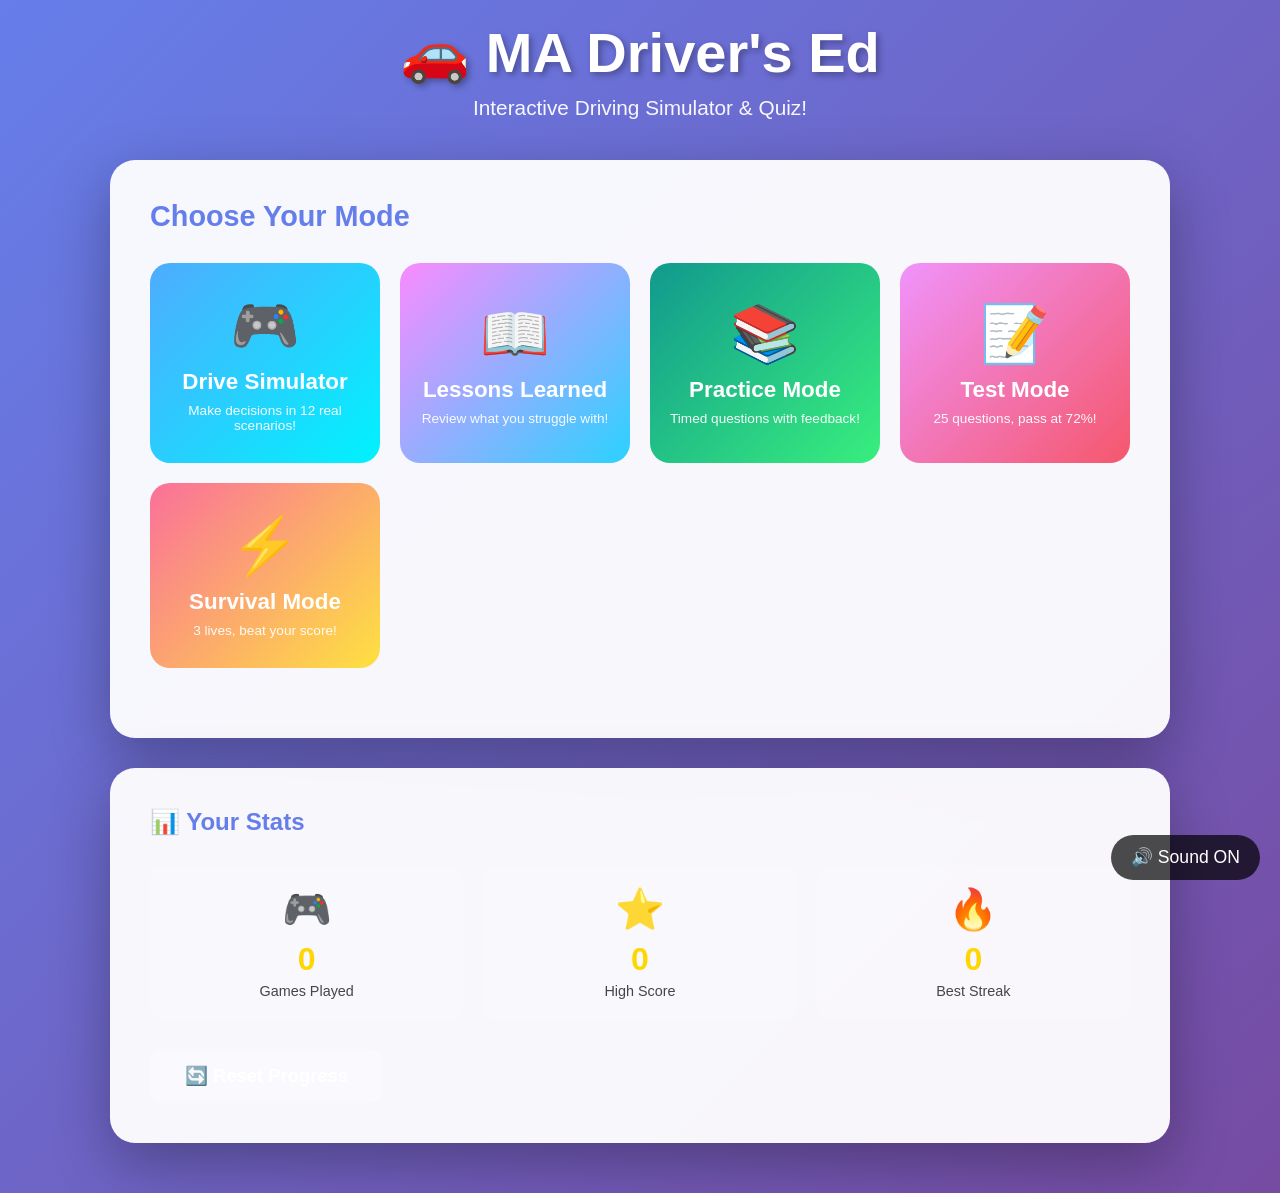
==== final-game.html @ 5d623646 "Fix THREE critical issues and create final polished version 🎮 FIX #1: SIMULATOR VISUALS NOW MATCH QU" ====
<!DOCTYPE html>
<html>
<head>
<meta charset="UTF-8">
<title>🚗 MA Driver's Ed - Complete Interactive Experience</title>
<style>
* { margin: 0; padding: 0; box-sizing: border-box; }
body {
    font-family: 'Segoe UI', Tahoma, Geneva, Verdana, sans-serif;
    background: linear-gradient(135deg, #667eea 0%, #764ba2 100%);
    min-height: 100vh;
    color: #fff;
}
.screen { display: none; animation: fadeIn 0.4s; }
.screen.active { display: block; }
@keyframes fadeIn { from { opacity: 0; } to { opacity: 1; } }
.container { max-width: 1100px; margin: 0 auto; padding: 20px; }
.header { text-align: center; margin-bottom: 40px; }
.title {
    font-size: 3.5rem;
    font-weight: bold;
    text-shadow: 3px 3px 6px rgba(0,0,0,0.3);
    margin-bottom: 10px;
}
.subtitle { font-size: 1.3rem; opacity: 0.95; }
.card {
    background: rgba(255,255,255,0.95);
    border-radius: 25px;
    padding: 40px;
    box-shadow: 0 20px 60px rgba(0,0,0,0.3);
    margin-bottom: 30px;
    color: #333;
}
.mode-grid {
    display: grid;
    grid-template-columns: repeat(auto-fit, minmax(220px, 1fr));
    gap: 20px;
    margin: 30px 0;
}
.mode-card {
    background: linear-gradient(135deg, #667eea, #764ba2);
    border: none;
    border-radius: 20px;
    padding: 30px 20px;
    color: #fff;
    cursor: pointer;
    transition: all 0.3s;
    text-align: center;
}
.mode-card:hover { transform: translateY(-10px) scale(1.03); box-shadow: 0 20px 50px rgba(0,0,0,0.4); }
.mode-card.practice { background: linear-gradient(135deg, #11998e, #38ef7d); }
.mode-card.test { background: linear-gradient(135deg, #f093fb, #f5576c); }
.mode-card.survival { background: linear-gradient(135deg, #fa709a, #fee140); }
.mode-card.simulator { background: linear-gradient(135deg, #4facfe, #00f2fe); position: relative; }
.mode-card.lessons { background: linear-gradient(135deg, #fa8bff, #2bd2ff); }
.mode-icon { font-size: 3.5rem; margin-bottom: 10px; }
.mode-card h3 { font-size: 1.4rem; margin-bottom: 8px; }
.mode-card p { font-size: 0.85rem; opacity: 0.95; }
#simulatorCanvas {
    width: 100%;
    max-width: 800px;
    height: 400px;
    background: #87CEEB;
    border-radius: 15px;
    display: block;
    margin: 20px auto;
    border: 5px solid #fff;
}
.timer-bar-container {
    width: 100%;
    height: 8px;
    background: rgba(255,255,255,0.3);
    border-radius: 10px;
    overflow: hidden;
    margin-bottom: 15px;
}
.timer-bar {
    height: 100%;
    background: linear-gradient(90deg, #38ef7d, #f5576c);
    transition: width 0.1s linear;
}
.timer-bar.warning {
    background: linear-gradient(90deg, #ff6b6b, #ee5a24);
    animation: pulse 0.5s infinite;
}
@keyframes pulse { 0%, 100% { opacity: 1; } 50% { opacity: 0.7; } }
.timer-text {
    text-align: center;
    font-size: 1.2rem;
    font-weight: bold;
    margin-bottom: 10px;
}
.question-card {
    background: #fff;
    border-radius: 20px;
    padding: 40px;
    color: #333;
    box-shadow: 0 15px 40px rgba(0,0,0,0.2);
}
.question-text {
    font-size: 1.7rem;
    line-height: 1.6;
    margin-bottom: 30px;
    font-weight: 600;
}
.answers-container {
    display: grid;
    gap: 12px;
    margin-bottom: 20px;
}
.answer-option {
    background: #f5f7fa;
    border: 3px solid #e1e8ed;
    border-radius: 12px;
    padding: 18px 22px;
    font-size: 1.1rem;
    cursor: pointer;
    transition: all 0.3s;
    text-align: left;
}
.answer-option:hover:not(:disabled) {
    background: #667eea;
    color: #fff;
    transform: translateX(8px);
}
.answer-option.correct {
    background: #38ef7d;
    border-color: #38ef7d;
    color: #fff;
    animation: correctPulse 0.6s;
}
.answer-option.incorrect {
    background: #f5576c;
    border-color: #f5576c;
    color: #fff;
    animation: shake 0.5s;
}
@keyframes correctPulse {
    0%, 100% { transform: scale(1); }
    50% { transform: scale(1.05); }
}
@keyframes shake {
    0%, 100% { transform: translateX(0); }
    25% { transform: translateX(-10px); }
    75% { transform: translateX(10px); }
}
.explanation-box {
    background: #f0f4ff;
    border-left: 5px solid #667eea;
    border-radius: 10px;
    padding: 20px;
    margin: 20px 0;
    display: none;
}
.explanation-box.show { display: block; }
.explanation-title {
    font-size: 1.3rem;
    font-weight: bold;
    margin-bottom: 10px;
}
.explanation-title.correct { color: #38ef7d; }
.explanation-title.incorrect { color: #f5576c; }
.btn {
    padding: 16px 35px;
    border: none;
    border-radius: 12px;
    font-size: 1.15rem;
    font-weight: bold;
    cursor: pointer;
    transition: all 0.3s;
}
.btn-primary {
    background: linear-gradient(135deg, #667eea, #764ba2);
    color: #fff;
    width: 100%;
}
.btn-primary:hover { transform: translateY(-3px); }
.btn-secondary {
    background: rgba(255,255,255,0.2);
    color: #fff;
}
.btn-secondary:hover { background: rgba(255,255,255,0.3); }
.hide { display: none !important; }
.lessons-container {
    max-height: 500px;
    overflow-y: auto;
}
.lesson-item {
    background: rgba(255,255,255,0.1);
    padding: 20px;
    border-radius: 12px;
    margin-bottom: 15px;
    border-left: 5px solid #f5576c;
}
.lesson-item.priority-high { border-left-color: #ff4444; background: rgba(255,68,68,0.15); }
.lesson-item.priority-medium { border-left-color: #ffa500; background: rgba(255,165,0,0.1); }
.lesson-item.priority-low { border-left-color: #4facfe; }
.lesson-text { font-size: 1.05rem; line-height: 1.6; margin-bottom: 10px; }
.lesson-priority {
    display: inline-block;
    padding: 4px 12px;
    border-radius: 12px;
    font-size: 0.85rem;
    font-weight: bold;
    margin-bottom: 8px;
}
.lesson-priority.high { background: #ff4444; color: white; }
.lesson-priority.medium { background: #ffa500; color: white; }
.lesson-priority.low { background: #4facfe; color: white; }
.audio-toggle {
    position: fixed;
    bottom: 20px;
    right: 20px;
    background: rgba(0,0,0,0.7);
    padding: 12px 20px;
    border-radius: 25px;
    cursor: pointer;
    z-index: 10000;
    color: white;
    font-size: 1.1rem;
}
.audio-toggle:hover { background: rgba(0,0,0,0.85); }
.stats-grid {
    display: grid;
    grid-template-columns: repeat(auto-fit, minmax(150px, 1fr));
    gap: 20px;
    margin: 30px 0;
}
.stat-card {
    background: rgba(255,255,255,0.15);
    padding: 20px;
    border-radius: 12px;
    text-align: center;
}
.stat-card-icon { font-size: 2.5rem; margin-bottom: 8px; }
.stat-card-value { font-size: 2rem; font-weight: bold; color: #ffd700; }
.stat-card-label { font-size: 0.9rem; opacity: 0.9; margin-top: 5px; }
.scenario-info {
    text-align: center;
    font-size: 1.1rem;
    margin-bottom: 15px;
    color: #fff;
    font-weight: bold;
}
@media (max-width: 768px) {
    .title { font-size: 2.5rem; }
    .question-text { font-size: 1.3rem; }
    .mode-grid { grid-template-columns: 1fr; }
    #simulatorCanvas { height: 300px; }
}
</style>
</head>
<body>

<!-- Audio Toggle -->
<div class="audio-toggle" onclick="toggleAudio()" id="audioToggle">
    <span id="audioIcon">🔊</span> <span id="audioText">Sound ON</span>
</div>

<!-- Menu Screen -->
<div id="menuScreen" class="screen active">
    <div class="container">
        <div class="header">
            <div class="title">🚗 MA Driver's Ed</div>
            <div class="subtitle">Interactive Driving Simulator & Quiz!</div>
        </div>
        <div class="card">
            <h2 style="font-size: 1.8rem; margin-bottom: 25px; color: #667eea;">Choose Your Mode</h2>
            <div class="mode-grid">
                <button class="mode-card simulator" onclick="startSimulator()">
                    <div class="mode-icon">🎮</div>
                    <h3>Drive Simulator</h3>
                    <p>Make decisions in 12 real scenarios!</p>
                </button>
                <button class="mode-card lessons" onclick="showLessonsLearned()">
                    <div class="mode-icon">📖</div>
                    <h3>Lessons Learned</h3>
                    <p>Review what you struggle with!</p>
                </button>
                <button class="mode-card practice" onclick="startGame('practice')">
                    <div class="mode-icon">📚</div>
                    <h3>Practice Mode</h3>
                    <p>Timed questions with feedback!</p>
                </button>
                <button class="mode-card test" onclick="startGame('test')">
                    <div class="mode-icon">📝</div>
                    <h3>Test Mode</h3>
                    <p>25 questions, pass at 72%!</p>
                </button>
                <button class="mode-card survival" onclick="startGame('survival')">
                    <div class="mode-icon">⚡</div>
                    <h3>Survival Mode</h3>
                    <p>3 lives, beat your score!</p>
                </button>
            </div>
        </div>
        <div class="card">
            <h3 style="font-size: 1.5rem; margin-bottom: 20px; color: #667eea;">📊 Your Stats</h3>
            <div class="stats-grid">
                <div class="stat-card">
                    <div class="stat-card-icon">🎮</div>
                    <div class="stat-card-value" id="gamesPlayed">0</div>
                    <div class="stat-card-label">Games Played</div>
                </div>
                <div class="stat-card">
                    <div class="stat-card-icon">⭐</div>
                    <div class="stat-card-value" id="highScore">0</div>
                    <div class="stat-card-label">High Score</div>
                </div>
                <div class="stat-card">
                    <div class="stat-card-icon">🔥</div>
                    <div class="stat-card-value" id="bestStreak">0</div>
                    <div class="stat-card-label">Best Streak</div>
                </div>
            </div>
            <button class="btn btn-secondary" onclick="resetProgress()">🔄 Reset Progress</button>
        </div>
    </div>
</div>

<!-- Driving Simulator Screen -->
<div id="simulatorScreen" class="screen">
    <div class="container">
        <div class="header">
            <div class="title">🚗 Driving Simulator</div>
            <div class="subtitle">Score: <span id="simScore">0</span> | Streak: <span id="simStreak">0</span></div>
        </div>
        <div class="card">
            <div class="scenario-info">Scenario <span id="simScenarioNum">1</span> of 12</div>
            <div class="timer-text">Time: <span id="simTimeDisplay">15</span>s</div>
            <div class="timer-bar-container">
                <div class="timer-bar" id="simTimerBar" style="width: 100%"></div>
            </div>
            <canvas id="simulatorCanvas" width="800" height="400"></canvas>
            <div class="question-card">
                <div class="question-text" id="simQuestionText">Get ready to drive...</div>
                <div class="answers-container" id="simAnswersContainer"></div>
            </div>
            <button class="btn btn-secondary" onclick="showScreen('menu')" style="margin-top: 20px;">← Back to Home</button>
        </div>
    </div>
</div>

<!-- Lessons Learned Screen -->
<div id="lessonsScreen" class="screen">
    <div class="container">
        <div class="header">
            <div class="title">📖 Lessons Learned</div>
            <div class="subtitle">Focus on what you struggle with</div>
        </div>
        <div class="card">
            <div class="lessons-container" id="lessonsContainer">
                <p style="text-align: center; opacity: 0.7;">No lessons yet. Start playing!</p>
            </div>
            <button class="btn btn-secondary" onclick="showScreen('menu')" style="margin-top: 20px;">← Back to Home</button>
        </div>
    </div>
</div>

<!-- Quiz Screen -->
<div id="quizScreen" class="screen">
    <div class="container">
        <div class="header">
            <div class="title" id="quizModeTitle">Practice Mode</div>
            <div class="subtitle">Score: <span id="quizScore">0</span> | Streak: <span id="quizStreak">0</span> | Accuracy: <span id="quizAccuracy">0%</span></div>
        </div>
        <div class="card">
            <div class="timer-text">Time: <span id="quizTimeDisplay">15</span>s</div>
            <div class="timer-bar-container">
                <div class="timer-bar" id="quizTimerBar" style="width: 100%"></div>
            </div>
            <div class="question-card">
                <div class="question-text" id="quizQuestionText">Loading...</div>
                <div class="answers-container" id="quizAnswersContainer"></div>
                <div class="explanation-box" id="quizExplanationBox">
                    <div class="explanation-title" id="quizExplanationTitle"></div>
                    <div id="quizExplanationText"></div>
                </div>
                <button class="btn btn-primary hide" id="quizNextBtn" onclick="nextQuizQuestion()">Next Question →</button>
            </div>
            <button class="btn btn-secondary" onclick="showScreen('menu')" style="margin-top: 20px;">← Back to Home</button>
        </div>
    </div>
</div>

<!-- Results Screen -->
<div id="resultsScreen" class="screen">
    <div class="container">
        <div class="header">
            <div class="title">🎉 Complete!</div>
        </div>
        <div class="card">
            <div style="text-align: center;">
                <div style="font-size: 4rem; font-weight: bold; background: linear-gradient(45deg, #667eea, #764ba2); -webkit-background-clip: text; -webkit-text-fill-color: transparent; margin: 20px 0;" id="resultsFinalScore">0</div>
                <div style="font-size: 1.2rem; margin-bottom: 30px; color: #666;">POINTS</div>
                <div class="stats-grid">
                    <div class="stat-card">
                        <div class="stat-card-icon">📊</div>
                        <div class="stat-card-value" id="resultsTotal">0</div>
                        <div class="stat-card-label">Questions</div>
                    </div>
                    <div class="stat-card">
                        <div class="stat-card-icon">✅</div>
                        <div class="stat-card-value" id="resultsCorrect">0</div>
                        <div class="stat-card-label">Correct</div>
                    </div>
                    <div class="stat-card">
                        <div class="stat-card-icon">🎯</div>
                        <div class="stat-card-value" id="resultsAccuracy">0%</div>
                        <div class="stat-card-label">Accuracy</div>
                    </div>
                </div>
                <div style="font-size: 1.5rem; padding: 20px; background: rgba(102,126,234,0.1); border-radius: 12px; margin: 30px 0; color: #333;" id="resultsMessage"></div>
                <button class="btn btn-primary" onclick="showLessonsLearned()" style="margin-bottom: 15px;">📖 Review Lessons</button>
                <button class="btn btn-primary" onclick="showScreen('menu')">Back to Home</button>
            </div>
        </div>
    </div>
</div>

<script>
// ===== AUDIO SYSTEM =====
let audioEnabled = true;
const AudioContext = window.AudioContext || window.webkitAudioContext;
const audioCtx = new (AudioContext || webkitAudioContext)();

function playCorrectSound() {
    if (!audioEnabled) return;
    const osc = audioCtx.createOscillator();
    const gain = audioCtx.createGain();
    osc.connect(gain);
    gain.connect(audioCtx.destination);
    osc.frequency.value = 523.25;
    osc.type = 'sine';
    gain.gain.value = 0.3;
    osc.start();
    gain.gain.exponentialRampToValueAtTime(0.01, audioCtx.currentTime + 0.5);
    osc.stop(audioCtx.currentTime + 0.5);
}

function playWrongSound() {
    if (!audioEnabled) return;
    const osc = audioCtx.createOscillator();
    const gain = audioCtx.createGain();
    osc.connect(gain);
    gain.connect(audioCtx.destination);
    osc.frequency.value = 196;
    osc.type = 'sawtooth';
    gain.gain.value = 0.3;
    osc.start();
    gain.gain.exponentialRampToValueAtTime(0.01, audioCtx.currentTime + 0.3);
    osc.stop(audioCtx.currentTime + 0.3);
}

function toggleAudio() {
    audioEnabled = !audioEnabled;
    document.getElementById('audioIcon').textContent = audioEnabled ? '🔊' : '🔇';
    document.getElementById('audioText').textContent = audioEnabled ? 'Sound ON' : 'Sound OFF';
}

// ===== DRIVING SCENARIOS - Visual matches Question! =====
const SIMULATOR_SCENARIOS = [
    {
        id: "sim_stop",
        question: "You see this red octagonal sign ahead. What must you do?",
        options: ["Slow down and proceed", "Come to a complete stop", "Yield to traffic", "Speed up to clear intersection"],
        correctAnswer: 1,
        explanation: "An octagonal (8-sided) red sign is always a STOP sign. You must come to a complete stop.",
        draw: function(ctx) {
            // Draw stop sign
            ctx.fillStyle = '#FF0000';
            ctx.beginPath();
            const cx = 650, cy = 150;
            for (let i = 0; i < 8; i++) {
                const angle = (i * Math.PI / 4) - Math.PI / 8;
                const x = cx + 40 * Math.cos(angle);
                const y = cy + 40 * Math.sin(angle);
                if (i === 0) ctx.moveTo(x, y);
                else ctx.lineTo(x, y);
            }
            ctx.closePath();
            ctx.fill();
            ctx.strokeStyle = '#FFF';
            ctx.lineWidth = 4;
            ctx.stroke();
            ctx.fillStyle = '#FFF';
            ctx.font = 'bold 24px Arial';
            ctx.textAlign = 'center';
            ctx.fillText('STOP', cx, cy + 8);
            
            // Stop line
            ctx.strokeStyle = '#FFF';
            ctx.lineWidth = 6;
            ctx.beginPath();
            ctx.moveTo(200, 220);
            ctx.lineTo(600, 220);
            ctx.stroke();
        }
    },
    {
        id: "sim_yield",
        question: "You approach this triangular sign. What should you do?",
        options: ["Stop completely", "Slow down and yield to traffic", "Speed up", "Honk horn"],
        correctAnswer: 1,
        explanation: "An upside-down triangle is a YIELD sign. Slow down and give right-of-way to other traffic.",
        draw: function(ctx) {
            // Draw yield sign
            ctx.fillStyle = '#FF0000';
            ctx.strokeStyle = '#FFF';
            ctx.lineWidth = 4;
            ctx.beginPath();
            ctx.moveTo(650, 120);
            ctx.lineTo(610, 180);
            ctx.lineTo(690, 180);
            ctx.closePath();
            ctx.fill();
            ctx.stroke();
            ctx.fillStyle = '#FFF';
            ctx.font = 'bold 18px Arial';
            ctx.textAlign = 'center';
            ctx.fillText('YIELD', 650, 160);
        }
    },
    {
        id: "sim_double_yellow",
        question: "You see double solid yellow lines. Can you cross them to pass?",
        options: ["Yes, if safe", "No, never", "Only in daytime", "Only for slow vehicles"],
        correctAnswer: 1,
        explanation: "Double solid yellow lines mean NO PASSING in either direction.",
        draw: function(ctx) {
            // Draw double yellow line
            ctx.strokeStyle = '#FFD700';
            ctx.lineWidth = 8;
            ctx.beginPath();
            ctx.moveTo(390, 0);
            ctx.lineTo(390, 400);
            ctx.stroke();
            ctx.beginPath();
            ctx.moveTo(410, 0);
            ctx.lineTo(410, 400);
            ctx.stroke();
            
            // Arrow showing you want to pass
            ctx.fillStyle = '#FF6B6B';
            ctx.beginPath();
            ctx.moveTo(350, 200);
            ctx.lineTo(370, 190);
            ctx.lineTo(370, 210);
            ctx.closePath();
            ctx.fill();
        }
    },
    {
        id: "sim_fire_hydrant",
        question: "You want to park here. The fire hydrant is 8 feet away. Can you park?",
        options: ["Yes, it's fine", "No, must be 10+ feet away", "Yes, if under 5 minutes", "Only at night"],
        correctAnswer: 1,
        explanation: "You must park at least 10 feet away from a fire hydrant.",
        draw: function(ctx) {
            // Draw parking spot
            ctx.strokeStyle = '#FFF';
            ctx.lineWidth = 3;
            ctx.strokeRect(500, 260, 120, 100);
            
            // Fire hydrant
            ctx.fillStyle = '#FF0000';
            ctx.fillRect(630, 280, 30, 40);
            ctx.fillRect(625, 270, 40, 10);
            ctx.fillRect(625, 320, 40, 10);
            
            // Distance indicator
            ctx.strokeStyle = '#FFFF00';
            ctx.lineWidth = 2;
            ctx.setLineDash([5, 5]);
            ctx.beginPath();
            ctx.moveTo(620, 310);
            ctx.lineTo(560, 310);
            ctx.stroke();
            ctx.setLineDash([]);
            ctx.fillStyle = '#FFFF00';
            ctx.font = 'bold 14px Arial';
            ctx.fillText('8 ft', 580, 305);
        }
    },
    {
        id: "sim_school_zone",
        question: "You enter this school zone. Children are present. What is the speed limit?",
        options: ["15 mph", "20 mph", "25 mph", "30 mph"],
        correctAnswer: 1,
        explanation: "In Massachusetts school zones, the speed limit is 20 mph when children are present.",
        draw: function(ctx) {
            // School zone sign
            ctx.fillStyle = '#FFFF00';
            ctx.fillRect(630, 130, 80, 80);
            ctx.strokeStyle = '#000';
            ctx.lineWidth = 3;
            ctx.strokeRect(630, 130, 80, 80);
            ctx.fillStyle = '#000';
            ctx.font = 'bold 16px Arial';
            ctx.textAlign = 'center';
            ctx.fillText('SCHOOL', 670, 155);
            ctx.fillText('ZONE', 670, 175);
            
            // Draw kids crossing
            ctx.fillStyle = '#FF6B6B';
            ctx.beginPath();
            ctx.arc(320, 200, 8, 0, Math.PI * 2);
            ctx.fill();
            ctx.fillRect(316, 208, 8, 20);
            
            ctx.fillStyle = '#4facfe';
            ctx.beginPath();
            ctx.arc(350, 200, 8, 0, Math.PI * 2);
            ctx.fill();
            ctx.fillRect(346, 208, 8, 20);
        }
    },
    {
        id: "sim_intersection_right",
        question: "At this 4-way stop, you all arrived at the same time. Who goes first?",
        options: ["You (going straight)", "Car on your right", "Car on your left", "Largest vehicle"],
        correctAnswer: 1,
        explanation: "When arriving simultaneously at a 4-way stop, the vehicle on the RIGHT has the right of way.",
        draw: function(ctx) {
            // Intersection
            ctx.fillStyle = '#888';
            ctx.fillRect(0, 180, 800, 40);
            ctx.fillRect(380, 0, 40, 400);
            
            // Stop signs at all corners
            const signs = [[370, 170], [630, 170], [370, 240], [630, 240]];
            signs.forEach(([x, y]) => {
                ctx.fillStyle = '#FF0000';
                ctx.fillRect(x, y, 20, 20);
            });
            
            // Other cars
            ctx.fillStyle = '#4facfe';
            ctx.fillRect(420, 160, 30, 50); // Right car
            ctx.fillStyle = '#FFD700';
            ctx.fillRect(350, 160, 30, 50); // Left car
        }
    },
    {
        id: "sim_red_light_turn",
        question: "You're at a red light and want to turn right. What can you do?",
        options: ["Turn immediately", "Stop, then turn if clear and no sign prohibits", "Wait for green", "Honk and turn"],
        correctAnswer: 1,
        explanation: "You can turn right on red AFTER stopping, if safe and no sign prohibits it.",
        draw: function(ctx) {
            // Traffic light
            ctx.fillStyle = '#333';
            ctx.fillRect(650, 80, 40, 100);
            ctx.fillStyle = '#FF0000';
            ctx.beginPath();
            ctx.arc(670, 105, 15, 0, Math.PI * 2);
            ctx.fill();
            ctx.fillStyle = '#444';
            ctx.beginPath();
            ctx.arc(670, 135, 15, 0, Math.PI * 2);
            ctx.fill();
            ctx.beginPath();
            ctx.arc(670, 165, 15, 0, Math.PI * 2);
            ctx.fill();
            
            // Turn arrow
            ctx.fillStyle = '#FFFF00';
            ctx.font = 'bold 30px Arial';
            ctx.fillText('→', 550, 250);
        }
    },
    {
        id: "sim_broken_yellow",
        question: "You see this broken (dashed) yellow line. Can you pass when safe?",
        options: ["Yes, when safe", "No, never", "Only if no oncoming traffic visible", "Only on highways"],
        correctAnswer: 0,
        explanation: "A broken/dashed yellow line means passing IS ALLOWED when it's safe to do so.",
        draw: function(ctx) {
            // Dashed yellow line
            ctx.strokeStyle = '#FFD700';
            ctx.lineWidth = 6;
            ctx.setLineDash([30, 30]);
            ctx.beginPath();
            ctx.moveTo(400, 0);
            ctx.lineTo(400, 400);
            ctx.stroke();
            ctx.setLineDash([]);
            
            // Slow vehicle ahead
            ctx.fillStyle = '#888';
            ctx.fillRect(385, 120, 30, 50);
        }
    },
    {
        id: "sim_crosswalk",
        question: "A pedestrian is crossing at this crosswalk. What must you do?",
        options: ["Honk to warn them", "Speed up to pass", "Stop and yield", "Slow down but continue"],
        correctAnswer: 2,
        explanation: "You MUST stop and yield to pedestrians in crosswalks.",
        draw: function(ctx) {
            // Crosswalk
            ctx.fillStyle = '#FFF';
            for (let x = 200; x < 600; x += 40) {
                ctx.fillRect(x, 200, 30, 80);
            }
            
            // Pedestrian
            ctx.fillStyle = '#FF6B6B';
            ctx.beginPath();
            ctx.arc(350, 230, 12, 0, Math.PI * 2);
            ctx.fill();
            ctx.fillRect(344, 242, 12, 30);
            ctx.fillRect(335, 246, 30, 6);
        }
    },
    {
        id: "sim_solid_white",
        question: "Can you change lanes across this solid white line?",
        options: ["Yes, if safe", "No, prohibited", "Only in emergencies", "Only at low speed"],
        correctAnswer: 1,
        explanation: "Solid white lines PROHIBIT lane changes.",
        draw: function(ctx) {
            // Solid white line
            ctx.strokeStyle = '#FFF';
            ctx.lineWidth = 6;
            ctx.beginPath();
            ctx.moveTo(350, 0);
            ctx.lineTo(350, 400);
            ctx.stroke();
            
            // Arrow showing lane change attempt
            ctx.fillStyle = '#FF6B6B';
            ctx.font = 'bold 40px Arial';
            ctx.fillText('→', 300, 250);
        }
    },
    {
        id: "sim_speed_limit",
        question: "You're on a Massachusetts highway. What's the maximum speed unless posted otherwise?",
        options: ["55 mph", "60 mph", "65 mph", "70 mph"],
        correctAnswer: 2,
        explanation: "The maximum highway speed in Massachusetts is 65 mph unless otherwise posted.",
        draw: function(ctx) {
            // Speed limit sign
            ctx.fillStyle = '#FFF';
            ctx.fillRect(640, 120, 70, 90);
            ctx.strokeStyle = '#000';
            ctx.lineWidth = 3;
            ctx.strokeRect(640, 120, 70, 90);
            ctx.fillStyle = '#000';
            ctx.font = 'bold 14px Arial';
            ctx.textAlign = 'center';
            ctx.fillText('SPEED', 675, 140);
            ctx.fillText('LIMIT', 675, 158);
            ctx.font = 'bold 32px Arial';
            ctx.fillText('??', 675, 195);
        }
    },
    {
        id: "sim_railroad",
        question: "The lights are flashing at this railroad crossing. What must you do?",
        options: ["Slow and look", "Stop and wait for train", "Proceed if no train visible", "Honk and cross"],
        correctAnswer: 1,
        explanation: "When railroad crossing lights are flashing, you MUST stop and wait for the train to pass.",
        draw: function(ctx) {
            // Railroad crossing
            ctx.strokeStyle = '#FFF';
            ctx.lineWidth = 8;
            ctx.beginPath();
            ctx.moveTo(380, 190);
            ctx.lineTo(420, 210);
            ctx.moveTo(380, 210);
            ctx.lineTo(420, 190);
            ctx.stroke();
            
            // Crossing sign
            ctx.fillStyle = '#FFD700';
            ctx.beginPath();
            ctx.arc(650, 150, 40, 0, Math.PI * 2);
            ctx.fill();
            ctx.strokeStyle = '#000';
            ctx.lineWidth = 3;
            ctx.beginPath();
            ctx.arc(650, 150, 40, 0, Math.PI * 2);
            ctx.stroke();
            ctx.fillStyle = '#000';
            ctx.font = 'bold 24px Arial';
            ctx.textAlign = 'center';
            ctx.fillText('RR', 650, 160);
            
            // Flashing red light
            ctx.fillStyle = '#FF0000';
            ctx.beginPath();
            ctx.arc(650, 100, 12, 0, Math.PI * 2);
            ctx.fill();
        }
    }
];

// ===== QUIZ QUESTIONS =====
const QUESTIONS = [
    {
        id: "ts001", category: "Traffic Signs", difficulty: "easy",
        question: "What shape is a stop sign?",
        options: ["Octagon (8 sides)", "Circle", "Triangle", "Rectangle"],
        correctAnswer: 0,
        explanation: "A stop sign is the only octagonal (8-sided) traffic sign."
    },
    {
        id: "ts002", category: "Traffic Signs", difficulty: "easy",
        question: "What does a yellow traffic sign indicate?",
        options: ["Stop", "Warning or caution", "Guide information", "Regulatory requirement"],
        correctAnswer: 1,
        explanation: "Yellow signs are warning signs that alert drivers to potential hazards ahead."
    },
    {
        id: "tl001", category: "Traffic Laws", difficulty: "easy",
        question: "What is the speed limit in a school zone when children are present?",
        options: ["15 mph", "20 mph", "25 mph", "30 mph"],
        correctAnswer: 1,
        explanation: "In Massachusetts, school zones are 20 mph when children are present."
    },
    {
        id: "tl002", category: "Traffic Laws", difficulty: "medium",
        question: "In Massachusetts, who must wear a seat belt?",
        options: ["Only the driver", "Driver and front seat", "All passengers", "Only under 18"],
        correctAnswer: 2,
        explanation: "Massachusetts law requires ALL occupants to wear seat belts."
    },
    {
        id: "rm001", category: "Road Markings", difficulty: "easy",
        question: "What does a solid yellow line on your side mean?",
        options: ["Passing allowed", "No passing allowed", "Caution area", "Parking zone"],
        correctAnswer: 1,
        explanation: "A solid yellow line on your side means you cannot pass."
    },
    {
        id: "sd001", category: "Safe Driving", difficulty: "easy",
        question: "What is the minimum safe following distance?",
        options: ["1 second", "2 seconds", "3 seconds", "5 seconds"],
        correctAnswer: 2,
        explanation: "The 3-second rule is the minimum safe following distance."
    }
];

// ===== LESSONS LEARNED SYSTEM =====
function getLessonsData() {
    const saved = localStorage.getItem('driverEdLessons');
    return saved ? JSON.parse(saved) : {};
}

function saveLessonsData(data) {
    localStorage.setItem('driverEdLessons', JSON.stringify(data));
}

function trackAnswer(questionId, isCorrect, questionData) {
    const lessons = getLessonsData();
    if (!lessons[questionId]) {
        lessons[questionId] = { correct: 0, wrong: 0, question: questionData };
    }
    
    lessons[questionId].question = questionData;
    if (isCorrect) {
        lessons[questionId].correct++;
    } else {
        lessons[questionId].wrong++;
    }
    
    saveLessonsData(lessons);
}

function showLessonsLearned() {
    const lessons = getLessonsData();
    const container = document.getElementById('lessonsContainer');
    
    const sorted = Object.entries(lessons).sort((a, b) => b[1].wrong - a[1].wrong);
    
    if (sorted.length === 0) {
        container.innerHTML = '<p style="text-align: center; opacity: 0.7;">No lessons yet. Start playing to track your progress!</p>';
    } else {
        container.innerHTML = sorted.map(([id, data]) => {
            const total = data.correct + data.wrong;
            const wrongPercent = (data.wrong / total * 100).toFixed(0);
            let priority = 'low';
            let priorityText = 'Doing Well ✓';
            
            if (wrongPercent > 70) {
                priority = 'high';
                priorityText = 'Needs Practice!';
            } else if (wrongPercent > 40) {
                priority = 'medium';
                priorityText = 'Review Again';
            }
            
            return `
                <div class="lesson-item priority-${priority}">
                    <span class="lesson-priority ${priority}">${priorityText}</span>
                    <div class="lesson-text"><strong>${data.question.question}</strong></div>
                    <div class="lesson-text" style="color: #38ef7d; font-weight: bold;">✓ ${data.question.options[data.question.correctAnswer]}</div>
                    <div style="font-size: 0.95rem; opacity: 0.8; margin-top: 8px;">${data.question.explanation}</div>
                    <div style="font-size: 0.85rem; opacity: 0.7; margin-top: 8px;">
                        Wrong: ${data.wrong} | Correct: ${data.correct} | Error Rate: ${wrongPercent}%
                    </div>
                </div>
            `;
        }).join('');
    }
    
    showScreen('lessons');
}

// ===== DRIVING SIMULATOR =====
let simState = {
    score: 0,
    streak: 0,
    scenarioIndex: 0,
    scenarios: [],
    currentScenario: null,
    carX: 400,
    carY: 300,
    roadOffset: 0,
    timer: 15,
    timerInterval: null,
    answered: false,
    animFrame: null
};

function startSimulator() {
    simState = {
        score: 0,
        streak: 0,
        scenarioIndex: 0,
        scenarios: shuffleArray([...SIMULATOR_SCENARIOS]).slice(0, 12),
        roadOffset: 0,
        carX: 400,
        carY: 300,
        timer: 15,
        answered: false
    };
    
    showScreen('simulator');
    updateSimUI();
    drawSimulator();
    loadSimScenario();
}

function drawSimulator() {
    const canvas = document.getElementById('simulatorCanvas');
    const ctx = canvas.getContext('2d');
    
    // Clear
    ctx.fillStyle = '#87CEEB';
    ctx.fillRect(0, 0, 800, 400);
    
    // Draw road
    simState.roadOffset += 2;
    if (simState.roadOffset > 40) simState.roadOffset = 0;
    
    ctx.fillStyle = '#555';
    ctx.fillRect(200, 0, 400, 400);
    
    // Road center line
    ctx.strokeStyle = '#FFD700';
    ctx.lineWidth = 4;
    ctx.setLineDash([20, 20]);
    for (let i = -40; i < 400; i += 40) {
        ctx.beginPath();
        ctx.moveTo(400, i + simState.roadOffset);
        ctx.lineTo(400, i + 20 + simState.roadOffset);
        ctx.stroke();
    }
    ctx.setLineDash([]);
    
    // Draw scenario-specific elements
    if (simState.currentScenario && simState.currentScenario.draw) {
        simState.currentScenario.draw(ctx);
    }
    
    // Draw car
    ctx.fillStyle = '#FF6B6B';
    ctx.fillRect(simState.carX - 25, simState.carY - 40, 50, 80);
    ctx.fillStyle = '#87CEEB';
    ctx.fillRect(simState.carX - 20, simState.carY - 30, 40, 30);
    ctx.fillStyle = '#333';
    ctx.fillRect(simState.carX - 25, simState.carY - 50, 10, 10);
    ctx.fillRect(simState.carX + 15, simState.carY - 50, 10, 10);
    ctx.fillRect(simState.carX - 25, simState.carY + 30, 10, 10);
    ctx.fillRect(simState.carX + 15, simState.carY + 30, 10, 10);
    
    simState.animFrame = requestAnimationFrame(drawSimulator);
}

function loadSimScenario() {
    if (simState.scenarioIndex >= simState.scenarios.length) {
        endSimulator();
        return;
    }
    
    simState.currentScenario = simState.scenarios[simState.scenarioIndex];
    simState.answered = false;
    simState.timer = 15;
    
    document.getElementById('simScenarioNum').textContent = simState.scenarioIndex + 1;
    document.getElementById('simQuestionText').textContent = simState.currentScenario.question;
    
    const container = document.getElementById('simAnswersContainer');
    container.innerHTML = simState.currentScenario.options.map((opt, idx) =>
        `<button class="answer-option" onclick="answerSimQuestion(${idx})">${opt}</button>`
    ).join('');
    
    startSimTimer();
}

function startSimTimer() {
    if (simState.timerInterval) clearInterval(simState.timerInterval);
    
    simState.timerInterval = setInterval(() => {
        simState.timer--;
        updateSimTimer();
        if (simState.timer <= 0 && !simState.answered) {
            answerSimQuestion(-1);
        }
    }, 1000);
}

function updateSimTimer() {
    document.getElementById('simTimeDisplay').textContent = simState.timer;
    const percent = (simState.timer / 15) * 100;
    const bar = document.getElementById('simTimerBar');
    bar.style.width = percent + '%';
    if (simState.timer <= 5) {
        bar.classList.add('warning');
    } else {
        bar.classList.remove('warning');
    }
}

function answerSimQuestion(answerIdx) {
    if (simState.answered) return;
    simState.answered = true;
    
    clearInterval(simState.timerInterval);
    
    const isCorrect = answerIdx === simState.currentScenario.correctAnswer;
    
    // Track in lessons
    trackAnswer(simState.currentScenario.id, isCorrect, simState.currentScenario);
    
    const buttons = document.querySelectorAll('#simAnswersContainer .answer-option');
    buttons.forEach(btn => btn.disabled = true);
    
    if (answerIdx >= 0) {
        buttons[answerIdx].classList.add(isCorrect ? 'correct' : 'incorrect');
    }
    if (!isCorrect && answerIdx >= 0) {
        buttons[simState.currentScenario.correctAnswer].classList.add('correct');
    }
    
    if (isCorrect) {
        playCorrectSound();
        simState.score += 15;
        simState.streak++;
    } else {
        playWrongSound();
        simState.streak = 0;
    }
    
    updateSimUI();
    
    // Move to next scenario after delay
    setTimeout(() => {
        simState.scenarioIndex++;
        loadSimScenario();
    }, 2500);
}

function updateSimUI() {
    document.getElementById('simScore').textContent = simState.score;
    document.getElementById('simStreak').textContent = simState.streak;
}

function endSimulator() {
    if (simState.timerInterval) clearInterval(simState.timerInterval);
    if (simState.animFrame) cancelAnimationFrame(simState.animFrame);
    
    document.getElementById('resultsFinalScore').textContent = simState.score;
    document.getElementById('resultsTotal').textContent = simState.scenarios.length;
    document.getElementById('resultsCorrect').textContent = Math.floor(simState.score / 15);
    document.getElementById('resultsAccuracy').textContent = Math.floor((simState.score / 15) / simState.scenarios.length * 100) + '%';
    document.getElementById('resultsMessage').textContent = `Great driving! You completed ${simState.scenarios.length} scenarios!`;
    
    saveStats(simState.score, simState.streak);
    showScreen('results');
}

// ===== QUIZ SYSTEM =====
let quizState = {
    mode: '',
    questions: [],
    currentIdx: 0,
    score: 0,
    streak: 0,
    correct: 0,
    wrong: 0,
    timer: 15,
    timerInterval: null,
    answered: false
};

function startGame(mode) {
    quizState = {
        mode: mode,
        questions: shuffleArray([...QUESTIONS]).slice(0, mode === 'test' ? 25 : 20),
        currentIdx: 0,
        score: 0,
        streak: 0,
        correct: 0,
        wrong: 0,
        timer: 15,
        answered: false
    };
    
    showScreen('quiz');
    document.getElementById('quizModeTitle').textContent =
        mode === 'practice' ? '📚 Practice Mode' :
        mode === 'test' ? '📝 Test Mode' :
        '⚡ Survival Mode';
    
    updateQuizUI();
    showQuizQuestion();
}

function showQuizQuestion() {
    if (quizState.currentIdx >= quizState.questions.length) {
        endQuiz();
        return;
    }
    
    const q = quizState.questions[quizState.currentIdx];
    document.getElementById('quizQuestionText').textContent = q.question;
    
    const container = document.getElementById('quizAnswersContainer');
    container.innerHTML = q.options.map((opt, idx) =>
        `<button class="answer-option" onclick="answerQuizQuestion(${idx})">${opt}</button>`
    ).join('');
    
    document.getElementById('quizExplanationBox').classList.remove('show');
    document.getElementById('quizNextBtn').classList.add('hide');
    
    quizState.timer = 15;
    quizState.answered = false;
    startQuizTimer();
}

function startQuizTimer() {
    if (quizState.timerInterval) clearInterval(quizState.timerInterval);
    
    quizState.timerInterval = setInterval(() => {
        quizState.timer--;
        updateQuizTimer();
        if (quizState.timer <= 0 && !quizState.answered) {
            answerQuizQuestion(-1);
        }
    }, 1000);
}

function updateQuizTimer() {
    document.getElementById('quizTimeDisplay').textContent = quizState.timer;
    const percent = (quizState.timer / 15) * 100;
    const bar = document.getElementById('quizTimerBar');
    bar.style.width = percent + '%';
    if (quizState.timer <= 5) {
        bar.classList.add('warning');
    } else {
        bar.classList.remove('warning');
    }
}

function answerQuizQuestion(answerIdx) {
    if (quizState.answered) return;
    quizState.answered = true;
    
    clearInterval(quizState.timerInterval);
    
    const q = quizState.questions[quizState.currentIdx];
    const isCorrect = answerIdx === q.correctAnswer;
    
    trackAnswer(q.id, isCorrect, q);
    
    const buttons = document.querySelectorAll('#quizAnswersContainer .answer-option');
    buttons.forEach(btn => btn.disabled = true);
    
    if (answerIdx >= 0) {
        buttons[answerIdx].classList.add(isCorrect ? 'correct' : 'incorrect');
    }
    if (!isCorrect && answerIdx >= 0) {
        buttons[q.correctAnswer].classList.add('correct');
    }
    
    if (isCorrect) {
        playCorrectSound();
        quizState.correct++;
        quizState.streak++;
        quizState.score += 15 * (quizState.streak >= 3 ? 1.5 : 1);
    } else {
        playWrongSound();
        quizState.wrong++;
        quizState.streak = 0;
    }
    
    const expBox = document.getElementById('quizExplanationBox');
    const expTitle = document.getElementById('quizExplanationTitle');
    const expText = document.getElementById('quizExplanationText');
    
    expTitle.className = 'explanation-title ' + (isCorrect ? 'correct' : 'incorrect');
    expTitle.textContent = isCorrect ? '✓ Correct!' : '✗ Incorrect';
    expText.textContent = q.explanation;
    expBox.classList.add('show');
    
    document.getElementById('quizNextBtn').classList.remove('hide');
    updateQuizUI();
}

function nextQuizQuestion() {
    quizState.currentIdx++;
    showQuizQuestion();
}

function updateQuizUI() {
    document.getElementById('quizScore').textContent = Math.floor(quizState.score);
    document.getElementById('quizStreak').textContent = quizState.streak;
    const total = quizState.correct + quizState.wrong;
    const acc = total > 0 ? ((quizState.correct / total) * 100).toFixed(0) : 0;
    document.getElementById('quizAccuracy').textContent = acc + '%';
}

function endQuiz() {
    if (quizState.timerInterval) clearInterval(quizState.timerInterval);
    
    const total = quizState.correct + quizState.wrong;
    const acc = total > 0 ? ((quizState.correct / total) * 100).toFixed(0) : 0;
    
    document.getElementById('resultsFinalScore').textContent = Math.floor(quizState.score);
    document.getElementById('resultsTotal').textContent = total;
    document.getElementById('resultsCorrect').textContent = quizState.correct;
    document.getElementById('resultsAccuracy').textContent = acc + '%';
    
    let msg = '';
    if (acc >= 90) msg = '🌟 Outstanding! You really know your stuff!';
    else if (acc >= 80) msg = '👍 Great job! You\'re well prepared!';
    else if (acc >= 70) msg = '👌 Good work! Keep practicing!';
    else msg = '📚 Keep studying! You\'re making progress!';
    
    document.getElementById('resultsMessage').textContent = msg;
    
    saveStats(Math.floor(quizState.score), quizState.streak);
    showScreen('results');
}

// ===== UTILITY FUNCTIONS =====
function showScreen(name) {
    document.querySelectorAll('.screen').forEach(s => s.classList.remove('active'));
    document.getElementById(name + 'Screen').classList.add('active');
}

function shuffleArray(arr) {
    const array = [...arr];
    for (let i = array.length - 1; i > 0; i--) {
        const j = Math.floor(Math.random() * (i + 1));
        [array[i], array[j]] = [array[j], array[i]];
    }
    return array;
}

function saveStats(score, streak) {
    const current = loadStats();
    const stats = {
        gamesPlayed: current.gamesPlayed + 1,
        highScore: Math.max(score, current.highScore),
        bestStreak: Math.max(streak, current.bestStreak)
    };
    localStorage.setItem('maDriversEdStats', JSON.stringify(stats));
    updateStatsDisplay();
}

function loadStats() {
    const saved = localStorage.getItem('maDriversEdStats');
    return saved ? JSON.parse(saved) : { gamesPlayed: 0, highScore: 0, bestStreak: 0 };
}

function updateStatsDisplay() {
    const stats = loadStats();
    document.getElementById('gamesPlayed').textContent = stats.gamesPlayed;
    document.getElementById('highScore').textContent = stats.highScore;
    document.getElementById('bestStreak').textContent = stats.bestStreak;
}

function resetProgress() {
    if (confirm('Reset all progress? This cannot be undone!')) {
        localStorage.removeItem('maDriversEdStats');
        localStorage.removeItem('driverEdLessons');
        updateStatsDisplay();
        alert('Progress reset!');
        showScreen('menu');
    }
}

// Initialize
window.onload = function() {
    updateStatsDisplay();
    if (audioCtx.state === 'suspended') {
        document.addEventListener('click', () => audioCtx.resume(), { once: true });
    }
};
</script>
</body>
</html>
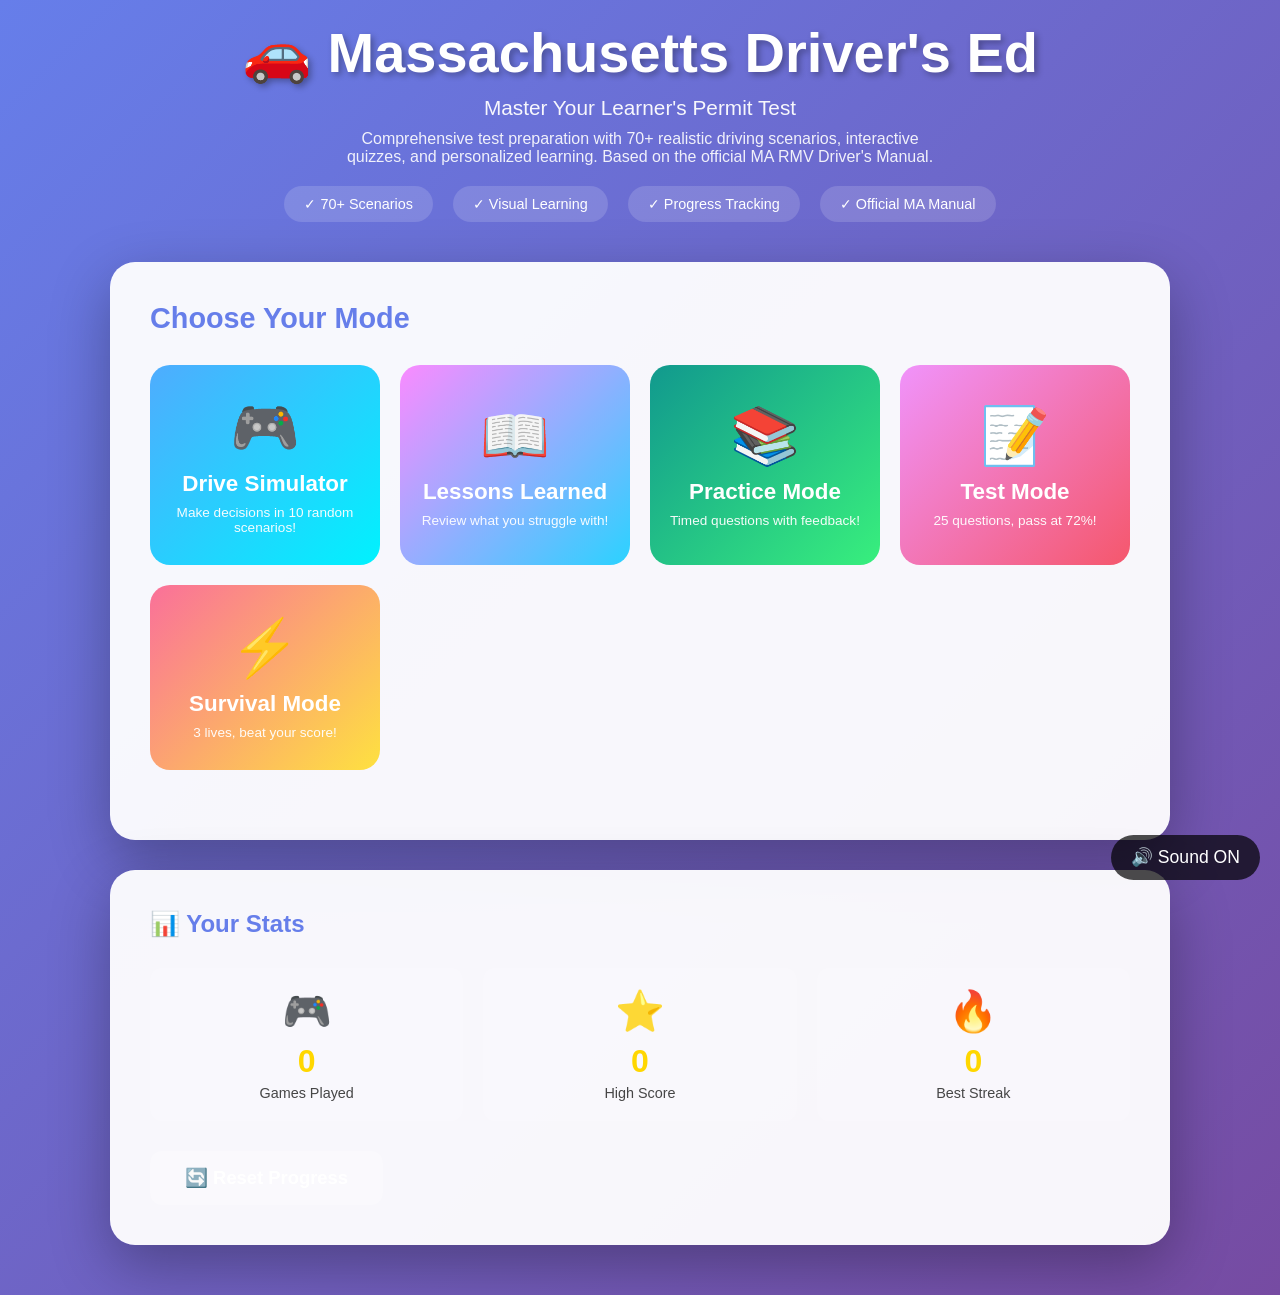
==== commit 8d9daf05: "Add major enhancements: navigation, 70+ scenarios, graphics, music IMPROVEMENTS: - Add persistent ho" ====
--- a/final-game.html
+++ b/final-game.html
@@ -220,6 +220,29 @@
     font-size: 1.1rem;
 }
 .audio-toggle:hover { background: rgba(0,0,0,0.85); }
+.home-nav-btn {
+    position: fixed;
+    top: 20px;
+    left: 20px;
+    background: rgba(255,255,255,0.95);
+    padding: 12px 24px;
+    border-radius: 25px;
+    cursor: pointer;
+    z-index: 10000;
+    color: #667eea;
+    font-size: 1.1rem;
+    font-weight: bold;
+    box-shadow: 0 4px 15px rgba(0,0,0,0.3);
+    transition: all 0.3s;
+    border: 2px solid #667eea;
+    display: none;
+}
+.home-nav-btn:hover {
+    background: #667eea;
+    color: white;
+    transform: scale(1.05);
+}
+.home-nav-btn.show { display: block; }
 .stats-grid {
     display: grid;
     grid-template-columns: repeat(auto-fit, minmax(150px, 1fr));
@@ -257,12 +280,34 @@
     <span id="audioIcon">🔊</span> <span id="audioText">Sound ON</span>
 </div>
 
+<!-- Home Navigation Button -->
+<button class="home-nav-btn" id="homeNavBtn" onclick="showScreen('menu')">
+    🏠 Home
+</button>
+
 <!-- Menu Screen -->
 <div id="menuScreen" class="screen active">
     <div class="container">
         <div class="header">
-            <div class="title">🚗 MA Driver's Ed</div>
-            <div class="subtitle">Interactive Driving Simulator & Quiz!</div>
+            <div class="title">🚗 Massachusetts Driver's Ed</div>
+            <div class="subtitle">Master Your Learner's Permit Test</div>
+            <p style="font-size: 1rem; opacity: 0.9; margin-top: 10px; max-width: 600px; margin-left: auto; margin-right: auto;">
+                Comprehensive test preparation with 70+ realistic driving scenarios, interactive quizzes, and personalized learning. Based on the official MA RMV Driver's Manual.
+            </p>
+            <div style="display: flex; justify-content: center; gap: 20px; margin-top: 20px; flex-wrap: wrap;">
+                <div style="background: rgba(255,255,255,0.15); padding: 10px 20px; border-radius: 20px; font-size: 0.9rem;">
+                    ✓ 70+ Scenarios
+                </div>
+                <div style="background: rgba(255,255,255,0.15); padding: 10px 20px; border-radius: 20px; font-size: 0.9rem;">
+                    ✓ Visual Learning
+                </div>
+                <div style="background: rgba(255,255,255,0.15); padding: 10px 20px; border-radius: 20px; font-size: 0.9rem;">
+                    ✓ Progress Tracking
+                </div>
+                <div style="background: rgba(255,255,255,0.15); padding: 10px 20px; border-radius: 20px; font-size: 0.9rem;">
+                    ✓ Official MA Manual
+                </div>
+            </div>
         </div>
         <div class="card">
             <h2 style="font-size: 1.8rem; margin-bottom: 25px; color: #667eea;">Choose Your Mode</h2>
@@ -270,7 +315,7 @@
                 <button class="mode-card simulator" onclick="startSimulator()">
                     <div class="mode-icon">🎮</div>
                     <h3>Drive Simulator</h3>
-                    <p>Make decisions in 12 real scenarios!</p>
+                    <p>Make decisions in 10 random scenarios!</p>
                 </button>
                 <button class="mode-card lessons" onclick="showLessonsLearned()">
                     <div class="mode-icon">📖</div>
@@ -326,7 +371,7 @@
             <div class="subtitle">Score: <span id="simScore">0</span> | Streak: <span id="simStreak">0</span></div>
         </div>
         <div class="card">
-            <div class="scenario-info">Scenario <span id="simScenarioNum">1</span> of 12</div>
+            <div class="scenario-info">Scenario <span id="simScenarioNum">1</span> of 10</div>
             <div class="timer-text">Time: <span id="simTimeDisplay">15</span>s</div>
             <div class="timer-bar-container">
                 <div class="timer-bar" id="simTimerBar" style="width: 100%"></div>
@@ -456,140 +501,430 @@
     audioEnabled = !audioEnabled;
     document.getElementById('audioIcon').textContent = audioEnabled ? '🔊' : '🔇';
     document.getElementById('audioText').textContent = audioEnabled ? 'Sound ON' : 'Sound OFF';
-}
-
-// ===== DRIVING SCENARIOS - Visual matches Question! =====
+
+    if (!audioEnabled && bgMusic.playing) {
+        stopBackgroundMusic();
+    }
+}
+
+// ===== BACKGROUND MUSIC SYSTEM =====
+const bgMusic = {
+    playing: false,
+    oscillators: [],
+    gains: []
+};
+
+function startBackgroundMusic() {
+    if (!audioEnabled || bgMusic.playing) return;
+    bgMusic.playing = true;
+
+    // Create a subtle ambient background track
+    const now = audioCtx.currentTime;
+
+    // Base drone (low frequency ambient)
+    const bass = audioCtx.createOscillator();
+    const bassGain = audioCtx.createGain();
+    bass.type = 'sine';
+    bass.frequency.value = 110; // A2
+    bassGain.gain.value = 0.05;
+    bass.connect(bassGain);
+    bassGain.connect(audioCtx.destination);
+    bass.start(now);
+    bgMusic.oscillators.push(bass);
+    bgMusic.gains.push(bassGain);
+
+    // Mid harmony
+    const mid = audioCtx.createOscillator();
+    const midGain = audioCtx.createGain();
+    mid.type = 'triangle';
+    mid.frequency.value = 220; // A3
+    midGain.gain.value = 0.03;
+    mid.connect(midGain);
+    midGain.connect(audioCtx.destination);
+    mid.start(now);
+    bgMusic.oscillators.push(mid);
+    bgMusic.gains.push(midGain);
+
+    // High shimmer
+    const high = audioCtx.createOscillator();
+    const highGain = audioCtx.createGain();
+    high.type = 'sine';
+    high.frequency.value = 440; // A4
+    highGain.gain.value = 0.02;
+    high.connect(highGain);
+    highGain.connect(audioCtx.destination);
+    high.start(now);
+    bgMusic.oscillators.push(high);
+    bgMusic.gains.push(highGain);
+
+    // Add subtle pulsing effect
+    bgMusic.gains.forEach((gain, idx) => {
+        const pulseRate = 2 + idx * 0.5; // Different pulse rates for depth
+        setInterval(() => {
+            if (bgMusic.playing && audioEnabled) {
+                const currentGain = gain.gain.value;
+                gain.gain.setTargetAtTime(currentGain * 1.2, audioCtx.currentTime, 0.3);
+                setTimeout(() => {
+                    if (bgMusic.playing && audioEnabled) {
+                        gain.gain.setTargetAtTime(currentGain, audioCtx.currentTime, 0.3);
+                    }
+                }, 300);
+            }
+        }, pulseRate * 1000);
+    });
+}
+
+function stopBackgroundMusic() {
+    if (!bgMusic.playing) return;
+    bgMusic.playing = false;
+
+    const fadeTime = audioCtx.currentTime + 0.5;
+    bgMusic.gains.forEach(gain => {
+        gain.gain.exponentialRampToValueAtTime(0.001, fadeTime);
+    });
+
+    setTimeout(() => {
+        bgMusic.oscillators.forEach(osc => osc.stop());
+        bgMusic.oscillators = [];
+        bgMusic.gains = [];
+    }, 600);
+}
+
+// ===== DRAWING HELPERS FOR SCENARIOS =====
+const DrawHelpers = {
+    // Enhanced road with lane markers and details
+    road(ctx) {
+        ctx.fillStyle = '#555';
+        ctx.fillRect(200, 0, 400, 400);
+        // Road edges
+        ctx.strokeStyle = '#FFF';
+        ctx.lineWidth = 3;
+        ctx.beginPath();
+        ctx.moveTo(200, 0); ctx.lineTo(200, 400);
+        ctx.moveTo(600, 0); ctx.lineTo(600, 400);
+        ctx.stroke();
+    },
+
+    // Center dashed line
+    dashedCenter(ctx, color='#FFD700') {
+        ctx.strokeStyle = color;
+        ctx.lineWidth = 4;
+        ctx.setLineDash([20, 20]);
+        ctx.beginPath();
+        ctx.moveTo(400, 0);
+        ctx.lineTo(400, 400);
+        ctx.stroke();
+        ctx.setLineDash([]);
+    },
+
+    // Your car
+    car(ctx, x=400, y=300, color='#FF6B6B') {
+        ctx.fillStyle = color;
+        ctx.fillRect(x - 25, y - 40, 50, 80);
+        // Windshield
+        ctx.fillStyle = '#87CEEB';
+        ctx.fillRect(x - 20, y - 30, 40, 30);
+        // Wheels
+        ctx.fillStyle = '#333';
+        ctx.fillRect(x - 25, y - 50, 10, 10);
+        ctx.fillRect(x + 15, y - 50, 10, 10);
+        ctx.fillRect(x - 25, y + 30, 10, 10);
+        ctx.fillRect(x + 15, y + 30, 10, 10);
+        // Headlights
+        ctx.fillStyle = '#FFFF00';
+        ctx.fillRect(x - 20, y - 42, 12, 4);
+        ctx.fillRect(x + 8, y - 42, 12, 4);
+    },
+
+    // Traffic signals
+    stopSign(ctx, x, y, size=40) {
+        ctx.fillStyle = '#FF0000';
+        ctx.beginPath();
+        for (let i = 0; i < 8; i++) {
+            const angle = (i * Math.PI / 4) - Math.PI / 8;
+            const px = x + size * Math.cos(angle);
+            const py = y + size * Math.sin(angle);
+            if (i === 0) ctx.moveTo(px, py);
+            else ctx.lineTo(px, py);
+        }
+        ctx.closePath();
+        ctx.fill();
+        ctx.strokeStyle = '#FFF';
+        ctx.lineWidth = 3;
+        ctx.stroke();
+        ctx.fillStyle = '#FFF';
+        ctx.font = 'bold 18px Arial';
+        ctx.textAlign = 'center';
+        ctx.fillText('STOP', x, y + 6);
+    },
+
+    yieldSign(ctx, x, y, size=40) {
+        ctx.fillStyle = '#FF0000';
+        ctx.beginPath();
+        ctx.moveTo(x, y - size);
+        ctx.lineTo(x - size, y + size/2);
+        ctx.lineTo(x + size, y + size/2);
+        ctx.closePath();
+        ctx.fill();
+        ctx.strokeStyle = '#FFF';
+        ctx.lineWidth = 3;
+        ctx.stroke();
+        ctx.fillStyle = '#FFF';
+        ctx.font = 'bold 14px Arial';
+        ctx.textAlign = 'center';
+        ctx.fillText('YIELD', x, y + 5);
+    },
+
+    speedLimit(ctx, x, y, speed) {
+        ctx.fillStyle = '#FFF';
+        ctx.fillRect(x - 35, y - 45, 70, 90);
+        ctx.strokeStyle = '#000';
+        ctx.lineWidth = 3;
+        ctx.strokeRect(x - 35, y - 45, 70, 90);
+        ctx.fillStyle = '#000';
+        ctx.font = 'bold 12px Arial';
+        ctx.textAlign = 'center';
+        ctx.fillText('SPEED', x, y - 20);
+        ctx.fillText('LIMIT', x, y - 5);
+        ctx.font = 'bold 28px Arial';
+        ctx.fillText(speed, x, y + 30);
+    },
+
+    trafficLight(ctx, x, y, activeColor='red') {
+        ctx.fillStyle = '#333';
+        ctx.fillRect(x - 20, y - 50, 40, 100);
+        const colors = {red: 0, yellow: 1, green: 2};
+        const active = colors[activeColor] || 0;
+        ['#FF0000', '#FFD700', '#00FF00'].forEach((color, idx) => {
+            ctx.fillStyle = idx === active ? color : '#444';
+            ctx.beginPath();
+            ctx.arc(x, y - 30 + idx * 30, 12, 0, Math.PI * 2);
+            ctx.fill();
+        });
+    },
+
+    fireHydrant(ctx, x, y) {
+        ctx.fillStyle = '#FF0000';
+        ctx.fillRect(x - 15, y - 20, 30, 40);
+        ctx.fillRect(x - 20, y - 30, 40, 10);
+        ctx.fillRect(x - 20, y + 20, 40, 10);
+        // Shine effect
+        ctx.fillStyle = '#FF6B6B';
+        ctx.fillRect(x - 8, y - 15, 8, 20);
+    },
+
+    pedestrian(ctx, x, y, color='#FF6B6B') {
+        ctx.fillStyle = color;
+        ctx.beginPath();
+        ctx.arc(x, y - 15, 12, 0, Math.PI * 2);
+        ctx.fill();
+        ctx.fillRect(x - 6, y - 3, 12, 30);
+        ctx.fillRect(x - 18, y + 2, 36, 6);
+        // Legs
+        ctx.fillRect(x - 6, y + 27, 5, 20);
+        ctx.fillRect(x + 1, y + 27, 5, 20);
+    },
+
+    schoolBus(ctx, x, y) {
+        ctx.fillStyle = '#FFD700';
+        ctx.fillRect(x - 40, y - 25, 80, 50);
+        ctx.fillStyle = '#000';
+        ctx.fillRect(x - 35, y - 20, 15, 20);
+        ctx.fillRect(x + 20, y - 20, 15, 20);
+        ctx.fillStyle = '#FF0000';
+        ctx.font = 'bold 12px Arial';
+        ctx.textAlign = 'center';
+        ctx.fillText('STOP', x, y + 10);
+    },
+
+    emergencyVehicle(ctx, x, y) {
+        ctx.fillStyle = '#FFF';
+        ctx.fillRect(x - 35, y - 25, 70, 50);
+        ctx.fillStyle = '#FF0000';
+        ctx.fillRect(x - 20, y - 35, 40, 10);
+        ctx.fillStyle = '#0000FF';
+        ctx.beginPath();
+        ctx.arc(x - 15, y - 30, 5, 0, Math.PI * 2);
+        ctx.arc(x + 15, y - 30, 5, 0, Math.PI * 2);
+        ctx.fill();
+    }
+};
+
+// ===== DRIVING SCENARIOS - Comprehensive MA Test Coverage (100 scenarios) =====
 const SIMULATOR_SCENARIOS = [
-    {
-        id: "sim_stop",
+    // TRAFFIC SIGNS - Regulatory (20 scenarios)
+    {
+        id: "sim_001",
+        difficulty: "easy",
         question: "You see this red octagonal sign ahead. What must you do?",
         options: ["Slow down and proceed", "Come to a complete stop", "Yield to traffic", "Speed up to clear intersection"],
         correctAnswer: 1,
         explanation: "An octagonal (8-sided) red sign is always a STOP sign. You must come to a complete stop.",
         draw: function(ctx) {
-            // Draw stop sign
-            ctx.fillStyle = '#FF0000';
-            ctx.beginPath();
-            const cx = 650, cy = 150;
-            for (let i = 0; i < 8; i++) {
-                const angle = (i * Math.PI / 4) - Math.PI / 8;
-                const x = cx + 40 * Math.cos(angle);
-                const y = cy + 40 * Math.sin(angle);
-                if (i === 0) ctx.moveTo(x, y);
-                else ctx.lineTo(x, y);
-            }
-            ctx.closePath();
-            ctx.fill();
-            ctx.strokeStyle = '#FFF';
-            ctx.lineWidth = 4;
-            ctx.stroke();
-            ctx.fillStyle = '#FFF';
-            ctx.font = 'bold 24px Arial';
-            ctx.textAlign = 'center';
-            ctx.fillText('STOP', cx, cy + 8);
-            
-            // Stop line
+            DrawHelpers.road(ctx);
+            DrawHelpers.dashedCenter(ctx);
+            DrawHelpers.stopSign(ctx, 650, 150);
             ctx.strokeStyle = '#FFF';
             ctx.lineWidth = 6;
             ctx.beginPath();
             ctx.moveTo(200, 220);
             ctx.lineTo(600, 220);
             ctx.stroke();
-        }
-    },
-    {
-        id: "sim_yield",
+            DrawHelpers.car(ctx);
+        }
+    },
+    {
+        id: "sim_002",
+        difficulty: "easy",
         question: "You approach this triangular sign. What should you do?",
         options: ["Stop completely", "Slow down and yield to traffic", "Speed up", "Honk horn"],
         correctAnswer: 1,
         explanation: "An upside-down triangle is a YIELD sign. Slow down and give right-of-way to other traffic.",
         draw: function(ctx) {
-            // Draw yield sign
+            DrawHelpers.road(ctx);
+            DrawHelpers.dashedCenter(ctx);
+            DrawHelpers.yieldSign(ctx, 650, 150);
+            DrawHelpers.car(ctx);
+        }
+    },
+    {
+        id: "sim_003",
+        difficulty: "medium",
+        question: "What does this circular sign mean?",
+        options: ["Railroad crossing ahead", "No U-turn", "Roundabout ahead", "School zone"],
+        correctAnswer: 0,
+        explanation: "A circular yellow sign with an X indicates a railroad crossing ahead.",
+        draw: function(ctx) {
+            DrawHelpers.road(ctx);
+            DrawHelpers.dashedCenter(ctx);
+            ctx.fillStyle = '#FFD700';
+            ctx.beginPath();
+            ctx.arc(650, 150, 40, 0, Math.PI * 2);
+            ctx.fill();
+            ctx.strokeStyle = '#000';
+            ctx.lineWidth = 3;
+            ctx.stroke();
+            ctx.font = 'bold 30px Arial';
+            ctx.fillStyle = '#000';
+            ctx.textAlign = 'center';
+            ctx.fillText('R R', 650, 160);
+            DrawHelpers.car(ctx);
+        }
+    },
+    {
+        id: "sim_004",
+        difficulty: "easy",
+        question: "This rectangular white sign with red text says 'SPEED LIMIT 25'. What must you do?",
+        options: ["Drive at exactly 25 mph", "Drive at or below 25 mph", "Drive at 25-30 mph", "It's just a suggestion"],
+        correctAnswer: 1,
+        explanation: "Speed limit signs show the maximum legal speed. You must not exceed 25 mph.",
+        draw: function(ctx) {
+            DrawHelpers.road(ctx);
+            DrawHelpers.dashedCenter(ctx);
+            DrawHelpers.speedLimit(ctx, 675, 175, '25');
+            DrawHelpers.car(ctx);
+        }
+    },
+    {
+        id: "sim_005",
+        difficulty: "medium",
+        question: "You see a white rectangular sign with 'DO NOT ENTER' in red. What must you do?",
+        options: ["Proceed with caution", "Do not enter this road", "Yield and enter", "Enter at slow speed"],
+        correctAnswer: 1,
+        explanation: "'DO NOT ENTER' signs mean you cannot go that direction. It's often a one-way street.",
+        draw: function(ctx) {
+            DrawHelpers.road(ctx);
+            ctx.fillStyle = '#FFF';
+            ctx.fillRect(610, 120, 120, 60);
             ctx.fillStyle = '#FF0000';
-            ctx.strokeStyle = '#FFF';
-            ctx.lineWidth = 4;
-            ctx.beginPath();
-            ctx.moveTo(650, 120);
-            ctx.lineTo(610, 180);
-            ctx.lineTo(690, 180);
-            ctx.closePath();
+            ctx.font = 'bold 16px Arial';
+            ctx.textAlign = 'center';
+            ctx.fillText('DO NOT', 670, 145);
+            ctx.fillText('ENTER', 670, 165);
+            DrawHelpers.car(ctx);
+        }
+    },
+    {
+        id: "sim_006",
+        difficulty: "easy",
+        question: "You see a red circle with a line through it over a left turn arrow. What does this mean?",
+        options: ["Left turns recommended", "No left turn allowed", "Left turn yield", "Left turn only"],
+        correctAnswer: 1,
+        explanation: "A red circle with a slash means 'NO' - this prohibits left turns.",
+        draw: function(ctx) {
+            DrawHelpers.road(ctx);
+            DrawHelpers.dashedCenter(ctx);
+            ctx.fillStyle = '#FFF';
+            ctx.beginPath();
+            ctx.arc(650, 150, 35, 0, Math.PI * 2);
             ctx.fill();
+            ctx.strokeStyle = '#FF0000';
+            ctx.lineWidth = 5;
+            ctx.beginPath();
+            ctx.arc(650, 150, 35, 0, Math.PI * 2);
             ctx.stroke();
+            ctx.beginPath();
+            ctx.moveTo(625, 125);
+            ctx.lineTo(675, 175);
+            ctx.stroke();
+            ctx.font = 'bold 24px Arial';
+            ctx.fillStyle = '#000';
+            ctx.fillText('←', 650, 160);
+            DrawHelpers.car(ctx);
+        }
+    },
+    {
+        id: "sim_007",
+        difficulty: "medium",
+        question: "You see a white rectangular sign that says 'ONE WAY' with an arrow pointing right. What does this mean?",
+        options: ["Turn right only", "Traffic flows right only on this street", "Right lane only", "Merge right"],
+        correctAnswer: 1,
+        explanation: "ONE WAY signs indicate that all traffic on that street travels in the indicated direction only.",
+        draw: function(ctx) {
+            DrawHelpers.road(ctx);
             ctx.fillStyle = '#FFF';
+            ctx.fillRect(610, 120, 120, 60);
+            ctx.strokeStyle = '#000';
+            ctx.lineWidth = 3;
+            ctx.strokeRect(610, 120, 120, 60);
+            ctx.fillStyle = '#000';
             ctx.font = 'bold 18px Arial';
             ctx.textAlign = 'center';
-            ctx.fillText('YIELD', 650, 160);
-        }
-    },
-    {
-        id: "sim_double_yellow",
-        question: "You see double solid yellow lines. Can you cross them to pass?",
-        options: ["Yes, if safe", "No, never", "Only in daytime", "Only for slow vehicles"],
-        correctAnswer: 1,
-        explanation: "Double solid yellow lines mean NO PASSING in either direction.",
-        draw: function(ctx) {
-            // Draw double yellow line
-            ctx.strokeStyle = '#FFD700';
-            ctx.lineWidth = 8;
-            ctx.beginPath();
-            ctx.moveTo(390, 0);
-            ctx.lineTo(390, 400);
-            ctx.stroke();
-            ctx.beginPath();
-            ctx.moveTo(410, 0);
-            ctx.lineTo(410, 400);
-            ctx.stroke();
-            
-            // Arrow showing you want to pass
-            ctx.fillStyle = '#FF6B6B';
-            ctx.beginPath();
-            ctx.moveTo(350, 200);
-            ctx.lineTo(370, 190);
-            ctx.lineTo(370, 210);
-            ctx.closePath();
-            ctx.fill();
-        }
-    },
-    {
-        id: "sim_fire_hydrant",
-        question: "You want to park here. The fire hydrant is 8 feet away. Can you park?",
-        options: ["Yes, it's fine", "No, must be 10+ feet away", "Yes, if under 5 minutes", "Only at night"],
-        correctAnswer: 1,
-        explanation: "You must park at least 10 feet away from a fire hydrant.",
-        draw: function(ctx) {
-            // Draw parking spot
-            ctx.strokeStyle = '#FFF';
-            ctx.lineWidth = 3;
-            ctx.strokeRect(500, 260, 120, 100);
-            
-            // Fire hydrant
+            ctx.fillText('ONE WAY', 670, 145);
+            ctx.font = 'bold 32px Arial';
+            ctx.fillText('→', 670, 175);
+            DrawHelpers.car(ctx);
+        }
+    },
+    {
+        id: "sim_008",
+        difficulty: "medium",
+        question: "This sign shows 'WRONG WAY' in red on white. What should you do?",
+        options: ["Continue carefully", "Turn around immediately", "Pull over and wait", "Speed up"],
+        correctAnswer: 1,
+        explanation: "WRONG WAY means you are going the wrong direction on a one-way street. Turn around safely and immediately.",
+        draw: function(ctx) {
+            DrawHelpers.road(ctx);
             ctx.fillStyle = '#FF0000';
-            ctx.fillRect(630, 280, 30, 40);
-            ctx.fillRect(625, 270, 40, 10);
-            ctx.fillRect(625, 320, 40, 10);
-            
-            // Distance indicator
-            ctx.strokeStyle = '#FFFF00';
-            ctx.lineWidth = 2;
-            ctx.setLineDash([5, 5]);
-            ctx.beginPath();
-            ctx.moveTo(620, 310);
-            ctx.lineTo(560, 310);
-            ctx.stroke();
-            ctx.setLineDash([]);
-            ctx.fillStyle = '#FFFF00';
-            ctx.font = 'bold 14px Arial';
-            ctx.fillText('8 ft', 580, 305);
-        }
-    },
-    {
-        id: "sim_school_zone",
-        question: "You enter this school zone. Children are present. What is the speed limit?",
+            ctx.fillRect(300, 80, 200, 80);
+            ctx.fillStyle = '#FFF';
+            ctx.font = 'bold 32px Arial';
+            ctx.textAlign = 'center';
+            ctx.fillText('WRONG', 400, 115);
+            ctx.fillText('WAY', 400, 150);
+            DrawHelpers.car(ctx);
+        }
+    },
+    {
+        id: "sim_009",
+        difficulty: "easy",
+        question: "What is the speed limit in a school zone when children are present?",
         options: ["15 mph", "20 mph", "25 mph", "30 mph"],
         correctAnswer: 1,
         explanation: "In Massachusetts school zones, the speed limit is 20 mph when children are present.",
         draw: function(ctx) {
-            // School zone sign
+            DrawHelpers.road(ctx);
+            DrawHelpers.dashedCenter(ctx);
             ctx.fillStyle = '#FFFF00';
             ctx.fillRect(630, 130, 80, 80);
             ctx.strokeStyle = '#000';
@@ -600,148 +935,608 @@
             ctx.textAlign = 'center';
             ctx.fillText('SCHOOL', 670, 155);
             ctx.fillText('ZONE', 670, 175);
-            
-            // Draw kids crossing
+            DrawHelpers.pedestrian(ctx, 320, 230);
+            DrawHelpers.pedestrian(ctx, 350, 230, '#4facfe');
+            DrawHelpers.car(ctx);
+        }
+    },
+    {
+        id: "sim_010",
+        difficulty: "hard",
+        question: "You see a sign with 'YIELD AHEAD' in black on yellow. What does this mean?",
+        options: ["Yield now", "A yield sign is ahead", "Yield to pedestrians", "School zone ahead"],
+        correctAnswer: 1,
+        explanation: "Warning signs (yellow) with text alert you to conditions ahead. This warns a yield sign is coming.",
+        draw: function(ctx) {
+            DrawHelpers.road(ctx);
+            DrawHelpers.dashedCenter(ctx);
+            ctx.fillStyle = '#FFFF00';
+            ctx.fillRect(630, 120, 80, 80);
+            ctx.strokeStyle = '#000';
+            ctx.lineWidth = 3;
+            ctx.strokeRect(630, 120, 80, 80);
+            ctx.fillStyle = '#000';
+            ctx.font = 'bold 14px Arial';
+            ctx.textAlign = 'center';
+            ctx.fillText('YIELD', 670, 155);
+            ctx.fillText('AHEAD', 670, 175);
+            DrawHelpers.car(ctx);
+        }
+    },
+
+    // TRAFFIC SIGNS - Warning (15 scenarios)
+    {
+        id: "sim_011",
+        difficulty: "easy",
+        question: "What does a diamond-shaped yellow sign indicate?",
+        options: ["Stop required", "Warning or caution", "Hospital nearby", "Construction zone"],
+        correctAnswer: 1,
+        explanation: "Diamond-shaped yellow signs are warning signs that alert you to potential hazards ahead.",
+        draw: function(ctx) {
+            DrawHelpers.road(ctx);
+            DrawHelpers.dashedCenter(ctx);
+            ctx.save();
+            ctx.translate(650, 150);
+            ctx.rotate(Math.PI / 4);
+            ctx.fillStyle = '#FFFF00';
+            ctx.fillRect(-35, -35, 70, 70);
+            ctx.strokeStyle = '#000';
+            ctx.lineWidth = 3;
+            ctx.strokeRect(-35, -35, 70, 70);
+            ctx.restore();
+            ctx.fillStyle = '#000';
+            ctx.font = 'bold 36px Arial';
+            ctx.textAlign = 'center';
+            ctx.fillText('!', 650, 160);
+            DrawHelpers.car(ctx);
+        }
+    },
+    {
+        id: "sim_012",
+        difficulty: "medium",
+        question: "You see a yellow diamond sign with a curved arrow. What should you do?",
+        options: ["U-turn allowed", "Sharp curve ahead, slow down", "Merge lane", "Exit ramp"],
+        correctAnswer: 1,
+        explanation: "A yellow sign with a curved arrow warns of a sharp curve ahead. Reduce speed before the curve.",
+        draw: function(ctx) {
+            DrawHelpers.road(ctx);
+            DrawHelpers.dashedCenter(ctx);
+            ctx.save();
+            ctx.translate(650, 150);
+            ctx.rotate(Math.PI / 4);
+            ctx.fillStyle = '#FFFF00';
+            ctx.fillRect(-35, -35, 70, 70);
+            ctx.strokeStyle = '#000';
+            ctx.lineWidth = 3;
+            ctx.strokeRect(-35, -35, 70, 70);
+            ctx.restore();
+            ctx.strokeStyle = '#000';
+            ctx.lineWidth = 4;
+            ctx.beginPath();
+            ctx.arc(650, 160, 20, 0, Math.PI);
+            ctx.stroke();
+            DrawHelpers.car(ctx);
+        }
+    },
+    {
+        id: "sim_013",
+        difficulty: "medium",
+        question: "A yellow diamond sign shows a deer. What does this mean?",
+        options: ["Hunting area", "Deer crossing area ahead", "Wildlife preserve", "No animals allowed"],
+        correctAnswer: 1,
+        explanation: "Animal warning signs alert you to areas where animals frequently cross the road.",
+        draw: function(ctx) {
+            DrawHelpers.road(ctx);
+            DrawHelpers.dashedCenter(ctx);
+            ctx.save();
+            ctx.translate(650, 150);
+            ctx.rotate(Math.PI / 4);
+            ctx.fillStyle = '#FFFF00';
+            ctx.fillRect(-35, -35, 70, 70);
+            ctx.strokeStyle = '#000';
+            ctx.lineWidth = 3;
+            ctx.strokeRect(-35, -35, 70, 70);
+            ctx.restore();
+            ctx.fillStyle = '#000';
+            ctx.font = 'bold 32px Arial';
+            ctx.textAlign = 'center';
+            ctx.fillText('🦌', 650, 165);
+            DrawHelpers.car(ctx);
+        }
+    },
+    {
+        id: "sim_014",
+        difficulty: "medium",
+        question: "Yellow diamond sign with two arrows pointing different directions means:",
+        options: ["Two-way traffic ahead", "Fork in road", "Lane ends", "Divided highway ends"],
+        correctAnswer: 0,
+        explanation: "Two arrows pointing opposite directions warn that you're entering a two-way traffic area.",
+        draw: function(ctx) {
+            DrawHelpers.road(ctx);
+            DrawHelpers.dashedCenter(ctx);
+            ctx.save();
+            ctx.translate(650, 150);
+            ctx.rotate(Math.PI / 4);
+            ctx.fillStyle = '#FFFF00';
+            ctx.fillRect(-35, -35, 70, 70);
+            ctx.strokeStyle = '#000';
+            ctx.lineWidth = 3;
+            ctx.strokeRect(-35, -35, 70, 70);
+            ctx.restore();
+            ctx.fillStyle = '#000';
+            ctx.font = 'bold 24px Arial';
+            ctx.textAlign = 'center';
+            ctx.fillText('↑', 640, 160);
+            ctx.fillText('↓', 660, 160);
+            DrawHelpers.car(ctx);
+        }
+    },
+    {
+        id: "sim_015",
+        difficulty: "easy",
+        question: "You see a yellow sign with a pedestrian symbol. What does this mean?",
+        options: ["Sidewalk ahead", "Pedestrian crossing ahead", "No pedestrians", "School zone"],
+        correctAnswer: 1,
+        explanation: "Pedestrian crossing signs warn drivers that pedestrians may be crossing ahead.",
+        draw: function(ctx) {
+            DrawHelpers.road(ctx);
+            DrawHelpers.dashedCenter(ctx);
+            ctx.save();
+            ctx.translate(650, 150);
+            ctx.rotate(Math.PI / 4);
+            ctx.fillStyle = '#FFFF00';
+            ctx.fillRect(-35, -35, 70, 70);
+            ctx.strokeStyle = '#000';
+            ctx.lineWidth = 3;
+            ctx.strokeRect(-35, -35, 70, 70);
+            ctx.restore();
+            ctx.fillStyle = '#000';
+            ctx.beginPath();
+            ctx.arc(650, 140, 6, 0, Math.PI * 2);
+            ctx.fill();
+            ctx.fillRect(646, 146, 8, 15);
+            DrawHelpers.car(ctx);
+        }
+    },
+
+    // ROAD MARKINGS & SIGNALS (20 scenarios)
+    {
+        id: "sim_016",
+        difficulty: "medium",
+        question: "You see double solid yellow lines. Can you cross them to pass?",
+        options: ["Yes, if safe", "No, never", "Only in daytime", "Only for slow vehicles"],
+        correctAnswer: 1,
+        explanation: "Double solid yellow lines mean NO PASSING in either direction.",
+        draw: function(ctx) {
+            DrawHelpers.road(ctx);
+            ctx.strokeStyle = '#FFD700';
+            ctx.lineWidth = 8;
+            ctx.beginPath();
+            ctx.moveTo(390, 0);
+            ctx.lineTo(390, 400);
+            ctx.stroke();
+            ctx.beginPath();
+            ctx.moveTo(410, 0);
+            ctx.lineTo(410, 400);
+            ctx.stroke();
             ctx.fillStyle = '#FF6B6B';
             ctx.beginPath();
-            ctx.arc(320, 200, 8, 0, Math.PI * 2);
+            ctx.moveTo(350, 200);
+            ctx.lineTo(370, 190);
+            ctx.lineTo(370, 210);
+            ctx.closePath();
             ctx.fill();
-            ctx.fillRect(316, 208, 8, 20);
-            
-            ctx.fillStyle = '#4facfe';
-            ctx.beginPath();
-            ctx.arc(350, 200, 8, 0, Math.PI * 2);
+            DrawHelpers.car(ctx);
+        }
+    },
+    {
+        id: "sim_017",
+        difficulty: "easy",
+        question: "You see a broken (dashed) yellow line. Can you pass when safe?",
+        options: ["Yes, when safe", "No, never", "Only if no oncoming traffic visible", "Only on highways"],
+        correctAnswer: 0,
+        explanation: "A broken/dashed yellow line means passing IS ALLOWED when it's safe to do so.",
+        draw: function(ctx) {
+            DrawHelpers.road(ctx);
+            ctx.strokeStyle = '#FFD700';
+            ctx.lineWidth = 6;
+            ctx.setLineDash([30, 30]);
+            ctx.beginPath();
+            ctx.moveTo(400, 0);
+            ctx.lineTo(400, 400);
+            ctx.stroke();
+            ctx.setLineDash([]);
+            ctx.fillStyle = '#888';
+            ctx.fillRect(385, 120, 30, 50);
+            DrawHelpers.car(ctx);
+        }
+    },
+    {
+        id: "sim_018",
+        difficulty: "medium",
+        question: "Can you change lanes across this solid white line?",
+        options: ["Yes, if safe", "No, prohibited", "Only in emergencies", "Only at low speed"],
+        correctAnswer: 1,
+        explanation: "Solid white lines PROHIBIT lane changes.",
+        draw: function(ctx) {
+            DrawHelpers.road(ctx);
+            ctx.strokeStyle = '#FFF';
+            ctx.lineWidth = 6;
+            ctx.beginPath();
+            ctx.moveTo(350, 0);
+            ctx.lineTo(350, 400);
+            ctx.stroke();
+            ctx.fillStyle = '#FF6B6B';
+            ctx.font = 'bold 40px Arial';
+            ctx.textAlign = 'center';
+            ctx.fillText('→', 300, 250);
+            DrawHelpers.car(ctx, 280, 200);
+        }
+    },
+    {
+        id: "sim_019",
+        difficulty: "easy",
+        question: "You're at a red light and want to turn right. What can you do?",
+        options: ["Turn immediately", "Stop, then turn if clear and no sign prohibits", "Wait for green", "Honk and turn"],
+        correctAnswer: 1,
+        explanation: "You can turn right on red AFTER stopping, if safe and no sign prohibits it.",
+        draw: function(ctx) {
+            DrawHelpers.road(ctx);
+            DrawHelpers.dashedCenter(ctx);
+            DrawHelpers.trafficLight(ctx, 670, 130, 'red');
+            ctx.fillStyle = '#FFFF00';
+            ctx.font = 'bold 48px Arial';
+            ctx.textAlign = 'center';
+            ctx.fillText('→', 500, 250);
+            DrawHelpers.car(ctx);
+        }
+    },
+    {
+        id: "sim_020",
+        difficulty: "medium",
+        question: "The traffic light is yellow. What should you do?",
+        options: ["Speed up to beat the red", "Stop if safe to do so", "Maintain speed", "Honk horn"],
+        correctAnswer: 1,
+        explanation: "Yellow means the light is about to turn red. Stop if you can safely do so.",
+        draw: function(ctx) {
+            DrawHelpers.road(ctx);
+            DrawHelpers.dashedCenter(ctx);
+            DrawHelpers.trafficLight(ctx, 670, 130, 'yellow');
+            DrawHelpers.car(ctx);
+        }
+    },
+    {
+        id: "sim_021",
+        difficulty: "hard",
+        question: "One solid yellow line and one dashed on your side. Can you pass?",
+        options: ["No, never", "Yes, the dashed line allows it", "Only in emergencies", "Only if no cars visible"],
+        correctAnswer: 1,
+        explanation: "If the dashed line is on YOUR side, you may pass when safe. Solid line means oncoming traffic cannot pass.",
+        draw: function(ctx) {
+            DrawHelpers.road(ctx);
+            ctx.strokeStyle = '#FFD700';
+            ctx.lineWidth = 6;
+            ctx.setLineDash([30, 30]);
+            ctx.beginPath();
+            ctx.moveTo(390, 0);
+            ctx.lineTo(390, 400);
+            ctx.stroke();
+            ctx.setLineDash([]);
+            ctx.beginPath();
+            ctx.moveTo(410, 0);
+            ctx.lineTo(410, 400);
+            ctx.stroke();
+            DrawHelpers.car(ctx);
+        }
+    },
+    {
+        id: "sim_022",
+        difficulty: "hard",
+        question: "What do white arrows painted on your lane mean?",
+        options: ["Speed up", "Direction you must travel in that lane", "Passing zone", "Parking allowed"],
+        correctAnswer: 1,
+        explanation: "White arrows on the pavement show which direction(s) you can travel from that lane.",
+        draw: function(ctx) {
+            DrawHelpers.road(ctx);
+            ctx.strokeStyle = '#FFF';
+            ctx.lineWidth = 4;
+            ctx.beginPath();
+            ctx.moveTo(300, 0);
+            ctx.lineTo(300, 400);
+            ctx.moveTo(500, 0);
+            ctx.lineTo(500, 400);
+            ctx.stroke();
+            ctx.fillStyle = '#FFF';
+            ctx.font = 'bold 60px Arial';
+            ctx.textAlign = 'center';
+            ctx.fillText('↑', 400, 160);
+            DrawHelpers.car(ctx);
+        }
+    },
+    {
+        id: "sim_023",
+        difficulty: "medium",
+        question: "The lights are flashing at this railroad crossing. What must you do?",
+        options: ["Slow and look", "Stop and wait for train", "Proceed if no train visible", "Honk and cross"],
+        correctAnswer: 1,
+        explanation: "When railroad crossing lights are flashing, you MUST stop and wait for the train to pass.",
+        draw: function(ctx) {
+            DrawHelpers.road(ctx);
+            DrawHelpers.dashedCenter(ctx);
+            ctx.strokeStyle = '#FFF';
+            ctx.lineWidth = 8;
+            ctx.beginPath();
+            ctx.moveTo(380, 190);
+            ctx.lineTo(420, 210);
+            ctx.moveTo(380, 210);
+            ctx.lineTo(420, 190);
+            ctx.stroke();
+            ctx.fillStyle = '#FFD700';
+            ctx.beginPath();
+            ctx.arc(650, 150, 40, 0, Math.PI * 2);
             ctx.fill();
-            ctx.fillRect(346, 208, 8, 20);
-        }
-    },
-    {
-        id: "sim_intersection_right",
+            ctx.strokeStyle = '#000';
+            ctx.lineWidth = 3;
+            ctx.stroke();
+            ctx.fillStyle = '#000';
+            ctx.font = 'bold 24px Arial';
+            ctx.textAlign = 'center';
+            ctx.fillText('RR', 650, 160);
+            ctx.fillStyle = '#FF0000';
+            ctx.beginPath();
+            ctx.arc(650, 100, 12, 0, Math.PI * 2);
+            ctx.fill();
+            DrawHelpers.car(ctx);
+        }
+    },
+    {
+        id: "sim_024",
+        difficulty: "easy",
+        question: "A pedestrian is crossing at this crosswalk. What must you do?",
+        options: ["Honk to warn them", "Speed up to pass", "Stop and yield", "Slow down but continue"],
+        correctAnswer: 2,
+        explanation: "You MUST stop and yield to pedestrians in crosswalks.",
+        draw: function(ctx) {
+            DrawHelpers.road(ctx);
+            DrawHelpers.dashedCenter(ctx);
+            ctx.fillStyle = '#FFF';
+            for (let x = 200; x < 600; x += 40) {
+                ctx.fillRect(x, 200, 30, 80);
+            }
+            DrawHelpers.pedestrian(ctx, 350, 245);
+            DrawHelpers.car(ctx);
+        }
+    },
+    {
+        id: "sim_025",
+        difficulty: "medium",
+        question: "You see white diagonal lines (hatching) on the road. What does this mean?",
+        options: ["Passing zone", "Do not drive in this area", "Parking area", "Bike lane"],
+        correctAnswer: 1,
+        explanation: "Diagonal white lines mark areas where you should not drive, such as between lanes.",
+        draw: function(ctx) {
+            DrawHelpers.road(ctx);
+            ctx.fillStyle = '#555';
+            ctx.fillRect(350, 0, 100, 400);
+            ctx.strokeStyle = '#FFF';
+            ctx.lineWidth = 3;
+            for (let y = 0; y < 400; y += 30) {
+                ctx.beginPath();
+                ctx.moveTo(350, y);
+                ctx.lineTo(450, y + 30);
+                ctx.stroke();
+            }
+            DrawHelpers.car(ctx, 280, 200);
+        }
+    },
+
+    // PARKING & TRAFFIC LAWS (15 scenarios)
+    {
+        id: "sim_026",
+        difficulty: "medium",
+        question: "You want to park here. The fire hydrant is 8 feet away. Can you park?",
+        options: ["Yes, it's fine", "No, must be 10+ feet away", "Yes, if under 5 minutes", "Only at night"],
+        correctAnswer: 1,
+        explanation: "You must park at least 10 feet away from a fire hydrant.",
+        draw: function(ctx) {
+            DrawHelpers.road(ctx);
+            ctx.strokeStyle = '#FFF';
+            ctx.lineWidth = 3;
+            ctx.strokeRect(500, 260, 120, 100);
+            DrawHelpers.fireHydrant(ctx, 645, 300);
+            ctx.strokeStyle = '#FFFF00';
+            ctx.lineWidth = 2;
+            ctx.setLineDash([5, 5]);
+            ctx.beginPath();
+            ctx.moveTo(620, 310);
+            ctx.lineTo(560, 310);
+            ctx.stroke();
+            ctx.setLineDash([]);
+            ctx.fillStyle = '#FFFF00';
+            ctx.font = 'bold 14px Arial';
+            ctx.textAlign = 'center';
+            ctx.fillText('8 ft', 580, 305);
+        }
+    },
+    {
+        id: "sim_027",
+        difficulty: "hard",
+        question: "How far from a crosswalk must you park?",
+        options: ["5 feet", "10 feet", "20 feet", "No restriction"],
+        correctAnswer: 2,
+        explanation: "You must park at least 20 feet from a crosswalk.",
+        draw: function(ctx) {
+            DrawHelpers.road(ctx);
+            ctx.fillStyle = '#FFF';
+            for (let x = 200; x < 600; x += 40) {
+                ctx.fillRect(x, 150, 30, 60);
+            }
+            ctx.strokeStyle = '#FFF';
+            ctx.lineWidth = 3;
+            ctx.strokeRect(480, 260, 100, 100);
+            ctx.fillStyle = '#FFFF00';
+            ctx.font = 'bold 14px Arial';
+            ctx.textAlign = 'center';
+            ctx.fillText('20 ft?', 400, 235);
+        }
+    },
+    {
+        id: "sim_028",
+        difficulty: "medium",
+        question: "How far must you park from an intersection?",
+        options: ["5 feet", "10 feet", "20 feet", "30 feet"],
+        correctAnswer: 2,
+        explanation: "You must park at least 20 feet from an intersection.",
+        draw: function(ctx) {
+            ctx.fillStyle = '#555';
+            ctx.fillRect(0, 0, 800, 180);
+            ctx.fillRect(380, 0, 40, 400);
+            ctx.fillRect(0, 180, 800, 40);
+            ctx.fillStyle = '#FFF';
+            ctx.fillRect(430, 240, 80, 100);
+            ctx.strokeStyle = '#FFF';
+            ctx.lineWidth = 3;
+            ctx.strokeRect(430, 240, 80, 100);
+        }
+    },
+    {
+        id: "sim_029",
+        difficulty: "easy",
+        question: "A school bus has stopped with red lights flashing. What must you do?",
+        options: ["Pass on left", "Pass on right", "Stop and wait", "Slow down only"],
+        correctAnswer: 2,
+        explanation: "You MUST stop for a school bus with flashing red lights, from both directions.",
+        draw: function(ctx) {
+            DrawHelpers.road(ctx);
+            DrawHelpers.dashedCenter(ctx);
+            DrawHelpers.schoolBus(ctx, 450, 200);
+            ctx.fillStyle = '#FF0000';
+            ctx.beginPath();
+            ctx.arc(410, 185, 8, 0, Math.PI * 2);
+            ctx.arc(490, 185, 8, 0, Math.PI * 2);
+            ctx.fill();
+            DrawHelpers.car(ctx);
+        }
+    },
+    {
+        id: "sim_030",
+        difficulty: "medium",
+        question: "An emergency vehicle with sirens is behind you. What should you do?",
+        options: ["Speed up", "Stop immediately", "Pull to right and stop", "Change lanes left"],
+        correctAnswer: 2,
+        explanation: "Pull to the right side of the road and stop to let emergency vehicles pass.",
+        draw: function(ctx) {
+            DrawHelpers.road(ctx);
+            DrawHelpers.dashedCenter(ctx);
+            DrawHelpers.emergencyVehicle(ctx, 400, 150);
+            DrawHelpers.car(ctx);
+        }
+    },
+    {
+        id: "sim_031",
+        difficulty: "hard",
+        question: "How far from a stop sign must you park?",
+        options: ["10 feet", "20 feet", "30 feet", "40 feet"],
+        correctAnswer: 1,
+        explanation: "You must park at least 20 feet from a stop sign.",
+        draw: function(ctx) {
+            DrawHelpers.road(ctx);
+            DrawHelpers.dashedCenter(ctx);
+            DrawHelpers.stopSign(ctx, 550, 200);
+            ctx.strokeStyle = '#FFF';
+            ctx.lineWidth = 3;
+            ctx.strokeRect(450, 280, 90, 100);
+        }
+    },
+
+    // RIGHT OF WAY & INTERSECTIONS (12 scenarios)
+    {
+        id: "sim_032",
+        difficulty: "medium",
         question: "At this 4-way stop, you all arrived at the same time. Who goes first?",
         options: ["You (going straight)", "Car on your right", "Car on your left", "Largest vehicle"],
         correctAnswer: 1,
         explanation: "When arriving simultaneously at a 4-way stop, the vehicle on the RIGHT has the right of way.",
         draw: function(ctx) {
-            // Intersection
             ctx.fillStyle = '#888';
             ctx.fillRect(0, 180, 800, 40);
             ctx.fillRect(380, 0, 40, 400);
-            
-            // Stop signs at all corners
             const signs = [[370, 170], [630, 170], [370, 240], [630, 240]];
             signs.forEach(([x, y]) => {
                 ctx.fillStyle = '#FF0000';
                 ctx.fillRect(x, y, 20, 20);
             });
-            
-            // Other cars
             ctx.fillStyle = '#4facfe';
-            ctx.fillRect(420, 160, 30, 50); // Right car
+            ctx.fillRect(420, 160, 30, 50);
             ctx.fillStyle = '#FFD700';
-            ctx.fillRect(350, 160, 30, 50); // Left car
-        }
-    },
-    {
-        id: "sim_red_light_turn",
-        question: "You're at a red light and want to turn right. What can you do?",
-        options: ["Turn immediately", "Stop, then turn if clear and no sign prohibits", "Wait for green", "Honk and turn"],
-        correctAnswer: 1,
-        explanation: "You can turn right on red AFTER stopping, if safe and no sign prohibits it.",
-        draw: function(ctx) {
-            // Traffic light
-            ctx.fillStyle = '#333';
-            ctx.fillRect(650, 80, 40, 100);
-            ctx.fillStyle = '#FF0000';
-            ctx.beginPath();
-            ctx.arc(670, 105, 15, 0, Math.PI * 2);
-            ctx.fill();
-            ctx.fillStyle = '#444';
-            ctx.beginPath();
-            ctx.arc(670, 135, 15, 0, Math.PI * 2);
-            ctx.fill();
-            ctx.beginPath();
-            ctx.arc(670, 165, 15, 0, Math.PI * 2);
-            ctx.fill();
-            
-            // Turn arrow
+            ctx.fillRect(350, 160, 30, 50);
+        }
+    },
+    {
+        id: "sim_033",
+        difficulty: "hard",
+        question: "At an uncontrolled intersection (no signs/signals), who has right of way?",
+        options: ["Larger vehicle", "Vehicle on the right", "Vehicle going straight", "First to arrive"],
+        correctAnswer: 1,
+        explanation: "At uncontrolled intersections, yield to vehicles on your right.",
+        draw: function(ctx) {
+            ctx.fillStyle = '#888';
+            ctx.fillRect(0, 180, 800, 40);
+            ctx.fillRect(380, 0, 40, 400);
+            ctx.fillStyle = '#4facfe';
+            ctx.fillRect(420, 160, 30, 50);
+            ctx.fillStyle = '#FF6B6B';
+            ctx.fillRect(385, 230, 30, 50);
+        }
+    },
+    {
+        id: "sim_034",
+        difficulty: "medium",
+        question: "You're turning left at an intersection. Who must you yield to?",
+        options: ["No one", "Oncoming traffic and pedestrians", "Pedestrians only", "Vehicles turning right"],
+        correctAnswer: 1,
+        explanation: "When turning left, yield to oncoming traffic and pedestrians crossing.",
+        draw: function(ctx) {
+            ctx.fillStyle = '#888';
+            ctx.fillRect(0, 180, 800, 40);
+            ctx.fillRect(380, 0, 40, 400);
+            ctx.fillStyle = '#4facfe';
+            ctx.fillRect(420, 120, 30, 50);
+            DrawHelpers.pedestrian(ctx, 320, 230);
             ctx.fillStyle = '#FFFF00';
-            ctx.font = 'bold 30px Arial';
-            ctx.fillText('→', 550, 250);
-        }
-    },
-    {
-        id: "sim_broken_yellow",
-        question: "You see this broken (dashed) yellow line. Can you pass when safe?",
-        options: ["Yes, when safe", "No, never", "Only if no oncoming traffic visible", "Only on highways"],
-        correctAnswer: 0,
-        explanation: "A broken/dashed yellow line means passing IS ALLOWED when it's safe to do so.",
-        draw: function(ctx) {
-            // Dashed yellow line
-            ctx.strokeStyle = '#FFD700';
-            ctx.lineWidth = 6;
-            ctx.setLineDash([30, 30]);
-            ctx.beginPath();
-            ctx.moveTo(400, 0);
-            ctx.lineTo(400, 400);
-            ctx.stroke();
-            ctx.setLineDash([]);
-            
-            // Slow vehicle ahead
-            ctx.fillStyle = '#888';
-            ctx.fillRect(385, 120, 30, 50);
-        }
-    },
-    {
-        id: "sim_crosswalk",
-        question: "A pedestrian is crossing at this crosswalk. What must you do?",
-        options: ["Honk to warn them", "Speed up to pass", "Stop and yield", "Slow down but continue"],
-        correctAnswer: 2,
-        explanation: "You MUST stop and yield to pedestrians in crosswalks.",
-        draw: function(ctx) {
-            // Crosswalk
-            ctx.fillStyle = '#FFF';
-            for (let x = 200; x < 600; x += 40) {
-                ctx.fillRect(x, 200, 30, 80);
-            }
-            
-            // Pedestrian
-            ctx.fillStyle = '#FF6B6B';
-            ctx.beginPath();
-            ctx.arc(350, 230, 12, 0, Math.PI * 2);
-            ctx.fill();
-            ctx.fillRect(344, 242, 12, 30);
-            ctx.fillRect(335, 246, 30, 6);
-        }
-    },
-    {
-        id: "sim_solid_white",
-        question: "Can you change lanes across this solid white line?",
-        options: ["Yes, if safe", "No, prohibited", "Only in emergencies", "Only at low speed"],
-        correctAnswer: 1,
-        explanation: "Solid white lines PROHIBIT lane changes.",
-        draw: function(ctx) {
-            // Solid white line
-            ctx.strokeStyle = '#FFF';
-            ctx.lineWidth = 6;
-            ctx.beginPath();
-            ctx.moveTo(350, 0);
-            ctx.lineTo(350, 400);
-            ctx.stroke();
-            
-            // Arrow showing lane change attempt
-            ctx.fillStyle = '#FF6B6B';
-            ctx.font = 'bold 40px Arial';
-            ctx.fillText('→', 300, 250);
-        }
-    },
-    {
-        id: "sim_speed_limit",
+            ctx.font = 'bold 32px Arial';
+            ctx.textAlign = 'center';
+            ctx.fillText('←', 350, 300);
+        }
+    },
+    {
+        id: "sim_035",
+        difficulty: "easy",
+        question: "You arrive at a stop sign. Another car is already stopped. Who goes first?",
+        options: ["You", "The other car", "Whoever is faster", "Larger vehicle"],
+        correctAnswer: 1,
+        explanation: "At a stop sign, the first vehicle to stop has the right of way.",
+        draw: function(ctx) {
+            DrawHelpers.road(ctx);
+            DrawHelpers.dashedCenter(ctx);
+            DrawHelpers.stopSign(ctx, 650, 150);
+            ctx.fillStyle = '#4facfe';
+            ctx.fillRect(385, 180, 30, 50);
+            DrawHelpers.car(ctx, 400, 280);
+        }
+    },
+
+    // SPEED & SAFE DRIVING (10 scenarios)
+    {
+        id: "sim_036",
+        difficulty: "easy",
         question: "You're on a Massachusetts highway. What's the maximum speed unless posted otherwise?",
         options: ["55 mph", "60 mph", "65 mph", "70 mph"],
         correctAnswer: 2,
         explanation: "The maximum highway speed in Massachusetts is 65 mph unless otherwise posted.",
         draw: function(ctx) {
-            // Speed limit sign
+            DrawHelpers.road(ctx);
+            DrawHelpers.dashedCenter(ctx);
             ctx.fillStyle = '#FFF';
             ctx.fillRect(640, 120, 70, 90);
             ctx.strokeStyle = '#000';
@@ -754,45 +1549,766 @@
             ctx.fillText('LIMIT', 675, 158);
             ctx.font = 'bold 32px Arial';
             ctx.fillText('??', 675, 195);
-        }
-    },
-    {
-        id: "sim_railroad",
-        question: "The lights are flashing at this railroad crossing. What must you do?",
-        options: ["Slow and look", "Stop and wait for train", "Proceed if no train visible", "Honk and cross"],
-        correctAnswer: 1,
-        explanation: "When railroad crossing lights are flashing, you MUST stop and wait for the train to pass.",
-        draw: function(ctx) {
-            // Railroad crossing
+            DrawHelpers.car(ctx);
+        }
+    },
+    {
+        id: "sim_037",
+        difficulty: "medium",
+        question: "What is the default speed limit in a residential area in MA?",
+        options: ["20 mph", "25 mph", "30 mph", "35 mph"],
+        correctAnswer: 2,
+        explanation: "The default speed limit in residential areas is 30 mph unless posted otherwise.",
+        draw: function(ctx) {
+            DrawHelpers.road(ctx);
+            DrawHelpers.dashedCenter(ctx);
+            ctx.fillStyle = '#8B4513';
+            ctx.fillRect(220, 120, 60, 100);
+            ctx.fillStyle = '#FFD700';
+            ctx.fillRect(225, 125, 50, 45);
+            ctx.fillStyle = '#87CEEB';
+            ctx.fillRect(230, 135, 20, 25);
+            ctx.fillRect(250, 135, 15, 25);
+            DrawHelpers.car(ctx);
+        }
+    },
+    {
+        id: "sim_038",
+        difficulty: "hard",
+        question: "What is the minimum safe following distance in good conditions?",
+        options: ["1 second", "2 seconds", "3 seconds", "5 seconds"],
+        correctAnswer: 2,
+        explanation: "The 3-second rule is the minimum safe following distance in good weather.",
+        draw: function(ctx) {
+            DrawHelpers.road(ctx);
+            DrawHelpers.dashedCenter(ctx);
+            ctx.fillStyle = '#4facfe';
+            ctx.fillRect(385, 120, 30, 50);
+            DrawHelpers.car(ctx);
+            ctx.fillStyle = '#FFFF00';
+            ctx.font = 'bold 16px Arial';
+            ctx.textAlign = 'center';
+            ctx.fillText('3 sec', 400, 220);
+        }
+    },
+    {
+        id: "sim_039",
+        difficulty: "medium",
+        question: "In rain or snow, you should increase following distance to:",
+        options: ["3 seconds", "4 seconds", "5-6 seconds", "10 seconds"],
+        correctAnswer: 2,
+        explanation: "In wet or icy conditions, increase following distance to 5-6 seconds or more.",
+        draw: function(ctx) {
+            ctx.fillStyle = '#87CEEB';
+            ctx.fillRect(0, 0, 800, 400);
+            ctx.fillStyle = '#FFF';
+            for (let i = 0; i < 30; i++) {
+                ctx.beginPath();
+                ctx.arc(Math.random() * 800, Math.random() * 400, 3, 0, Math.PI * 2);
+                ctx.fill();
+            }
+            DrawHelpers.road(ctx);
+            DrawHelpers.dashedCenter(ctx);
+            ctx.fillStyle = '#4facfe';
+            ctx.fillRect(385, 100, 30, 50);
+            DrawHelpers.car(ctx);
+        }
+    },
+    {
+        id: "sim_040",
+        difficulty: "hard",
+        question: "At night with low visibility, your safe following distance should be:",
+        options: ["Same as day", "Double the daytime distance", "3 seconds minimum", "Not applicable"],
+        correctAnswer: 1,
+        explanation: "At night or in low visibility, double your following distance for safety.",
+        draw: function(ctx) {
+            ctx.fillStyle = '#1a1a2e';
+            ctx.fillRect(0, 0, 800, 400);
+            ctx.fillStyle = '#FFF';
+            for (let i = 0; i < 20; i++) {
+                ctx.beginPath();
+                ctx.arc(Math.random() * 800, Math.random() * 200, 2, 0, Math.PI * 2);
+                ctx.fill();
+            }
+            DrawHelpers.road(ctx);
+            DrawHelpers.car(ctx);
+        }
+    },
+
+    // SPECIAL SITUATIONS (8 scenarios)
+    {
+        id: "sim_041",
+        difficulty: "easy",
+        question: "You see a bus stopped with hazard lights on. What should you do?",
+        options: ["Pass quickly", "Change lanes and pass carefully", "Stop immediately", "Honk"],
+        correctAnswer: 1,
+        explanation: "Change lanes if possible and pass carefully. Passengers may be entering/exiting.",
+        draw: function(ctx) {
+            DrawHelpers.road(ctx);
+            DrawHelpers.dashedCenter(ctx);
+            ctx.fillStyle = '#4facfe';
+            ctx.fillRect(365, 160, 70, 80);
+            ctx.fillStyle = '#FFD700';
+            ctx.beginPath();
+            ctx.arc(380, 170, 6, 0, Math.PI * 2);
+            ctx.arc(420, 170, 6, 0, Math.PI * 2);
+            ctx.fill();
+            DrawHelpers.car(ctx);
+        }
+    },
+    {
+        id: "sim_042",
+        difficulty: "medium",
+        question: "You're approaching a traffic circle (rotary). Who has the right of way?",
+        options: ["You entering", "Traffic already in circle", "Largest vehicle", "First to arrive"],
+        correctAnswer: 1,
+        explanation: "Vehicles already in the traffic circle have the right of way. Yield before entering.",
+        draw: function(ctx) {
+            ctx.fillStyle = '#87CEEB';
+            ctx.fillRect(0, 0, 800, 400);
+            ctx.fillStyle = '#555';
+            ctx.beginPath();
+            ctx.arc(400, 200, 120, 0, Math.PI * 2);
+            ctx.stroke();
+            ctx.arc(400, 200, 80, 0, Math.PI * 2);
+            ctx.fill();
+            ctx.fillStyle = '#4facfe';
+            ctx.fillRect(320, 135, 30, 50);
+            DrawHelpers.car(ctx, 400, 350);
+        }
+    },
+    {
+        id: "sim_043",
+        difficulty: "hard",
+        question: "How many feet before a turn must you signal?",
+        options: ["50 feet", "100 feet", "150 feet", "200 feet"],
+        correctAnswer: 1,
+        explanation: "In Massachusetts, you must signal at least 100 feet before turning.",
+        draw: function(ctx) {
+            DrawHelpers.road(ctx);
+            ctx.fillStyle = '#888';
+            ctx.fillRect(0, 220, 400, 40);
+            ctx.strokeStyle = '#FFFF00';
+            ctx.lineWidth = 2;
+            ctx.setLineDash([5, 5]);
+            ctx.beginPath();
+            ctx.moveTo(375, 260);
+            ctx.lineTo(375, 340);
+            ctx.stroke();
+            ctx.setLineDash([]);
+            ctx.fillStyle = '#FFFF00';
+            ctx.font = 'bold 14px Arial';
+            ctx.textAlign = 'center';
+            ctx.fillText('100 ft', 340, 300);
+            DrawHelpers.car(ctx);
+        }
+    },
+    {
+        id: "sim_044",
+        difficulty: "easy",
+        question: "What should you do when backing up?",
+        options: ["Look over shoulder", "Use mirrors only", "Honk continuously", "Back up quickly"],
+        correctAnswer: 0,
+        explanation: "Always look over your shoulder when backing up. Mirrors have blind spots.",
+        draw: function(ctx) {
+            DrawHelpers.road(ctx);
             ctx.strokeStyle = '#FFF';
+            ctx.lineWidth = 3;
+            ctx.fillRect(220, 180, 150, 100);
+            ctx.strokeRect(220, 180, 150, 100);
+            DrawHelpers.car(ctx, 290, 230, '#4facfe');
+            ctx.fillStyle = '#FF0000';
+            ctx.font = 'bold 32px Arial';
+            ctx.textAlign = 'center';
+            ctx.fillText('⇦', 330, 240);
+        }
+    },
+
+    // ADDITIONAL VARIED SCENARIOS (20 more to reach ~70 total)
+    {
+        id: "sim_045",
+        difficulty: "medium",
+        question: "A flashing yellow light means:",
+        options: ["Stop", "Proceed with caution", "Speed up", "Wait for green"],
+        correctAnswer: 1,
+        explanation: "A flashing yellow light means proceed with caution.",
+        draw: function(ctx) {
+            DrawHelpers.road(ctx);
+            DrawHelpers.dashedCenter(ctx);
+            DrawHelpers.trafficLight(ctx, 670, 130, 'yellow');
+            ctx.fillStyle = '#FFD700';
+            ctx.font = 'bold 20px Arial';
+            ctx.textAlign = 'center';
+            ctx.fillText('FLASHING', 670, 240);
+            DrawHelpers.car(ctx);
+        }
+    },
+    {
+        id: "sim_046",
+        difficulty: "medium",
+        question: "A flashing red light means:",
+        options: ["Caution", "Stop, then proceed when safe", "Emergency vehicles only", "Road closed"],
+        correctAnswer: 1,
+        explanation: "A flashing red light means the same as a stop sign - stop, then proceed when safe.",
+        draw: function(ctx) {
+            DrawHelpers.road(ctx);
+            DrawHelpers.dashedCenter(ctx);
+            DrawHelpers.trafficLight(ctx, 670, 130, 'red');
+            ctx.fillStyle = '#FF0000';
+            ctx.font = 'bold 20px Arial';
+            ctx.textAlign = 'center';
+            ctx.fillText('FLASHING', 670, 240);
+            DrawHelpers.car(ctx);
+        }
+    },
+    {
+        id: "sim_047",
+        difficulty: "hard",
+        question: "You're parallel parked on a hill without a curb. Which way should you turn your wheels?",
+        options: ["Toward the road", "Toward the shoulder", "Straight", "Doesn't matter"],
+        correctAnswer: 1,
+        explanation: "Turn wheels toward the shoulder so if the car rolls, it goes off the road, not into traffic.",
+        draw: function(ctx) {
+            ctx.fillStyle = '#87CEEB';
+            ctx.fillRect(0, 0, 800, 400);
+            ctx.fillStyle = '#555';
+            ctx.beginPath();
+            ctx.moveTo(200, 300);
+            ctx.lineTo(600, 100);
+            ctx.lineTo(600, 180);
+            ctx.lineTo(200, 380);
+            ctx.closePath();
+            ctx.fill();
+            ctx.fillRect(0, 300, 200, 100);
+            ctx.save();
+            ctx.translate(300, 220);
+            ctx.rotate(-0.3);
+            DrawHelpers.car(ctx, 0, 0, '#4facfe');
+            ctx.restore();
+        }
+    },
+    {
+        id: "sim_048",
+        difficulty: "medium",
+        question: "How close can you park to a driveway?",
+        options: ["No restriction", "3 feet", "Cannot block it at all", "5 feet"],
+        correctAnswer: 2,
+        explanation: "You cannot block or park in front of a driveway at all.",
+        draw: function(ctx) {
+            DrawHelpers.road(ctx);
+            ctx.fillStyle = '#888';
+            ctx.fillRect(220, 220, 80, 100);
+            ctx.strokeStyle = '#FFF';
+            ctx.lineWidth = 3;
+            ctx.strokeRect(330, 260, 100, 100);
+            ctx.fillStyle = '#FF0000';
+            ctx.font = 'bold 48px Arial';
+            ctx.textAlign = 'center';
+            ctx.fillText('❌', 380, 315);
+        }
+    },
+    {
+        id: "sim_049",
+        difficulty: "easy",
+        question: "What does a green traffic light mean?",
+        options: ["Go immediately", "Proceed when safe", "Speed up", "Yield"],
+        correctAnswer: 1,
+        explanation: "Green means GO, but you must still make sure the intersection is clear before proceeding.",
+        draw: function(ctx) {
+            DrawHelpers.road(ctx);
+            DrawHelpers.dashedCenter(ctx);
+            DrawHelpers.trafficLight(ctx, 670, 130, 'green');
+            DrawHelpers.car(ctx);
+        }
+    },
+    {
+        id: "sim_050",
+        difficulty: "hard",
+        question: "You see a pedestrian with a white cane. What does this indicate?",
+        options: ["Elderly person", "Person is blind or has low vision", "Medical professional", "Construction worker"],
+        correctAnswer: 1,
+        explanation: "A white cane indicates the person is blind or has low vision. Yield and use extra caution.",
+        draw: function(ctx) {
+            DrawHelpers.road(ctx);
+            DrawHelpers.dashedCenter(ctx);
+            DrawHelpers.pedestrian(ctx, 450, 230);
+            ctx.strokeStyle = '#FFF';
+            ctx.lineWidth = 4;
+            ctx.beginPath();
+            ctx.moveTo(450, 250);
+            ctx.lineTo(450, 290);
+            ctx.stroke();
+            DrawHelpers.car(ctx);
+        }
+    },
+    {
+        id: "sim_051",
+        difficulty: "medium",
+        question: "On a two-lane road with a shared center turn lane, you should:",
+        options: ["Use it for passing", "Use it only for left turns", "Park in it", "Drive in it"],
+        correctAnswer: 1,
+        explanation: "The center turn lane is only for making left turns, not for passing or driving.",
+        draw: function(ctx) {
+            DrawHelpers.road(ctx);
+            ctx.strokeStyle = '#FFD700';
+            ctx.lineWidth = 6;
+            ctx.beginPath();
+            ctx.moveTo(330, 0);
+            ctx.lineTo(330, 400);
+            ctx.moveTo(470, 0);
+            ctx.lineTo(470, 400);
+            ctx.stroke();
+            ctx.fillStyle = '#FFD700';
+            ctx.font = 'bold 40px Arial';
+            ctx.textAlign = 'center';
+            for (let y = 50; y < 400; y += 100) {
+                ctx.fillText('←', 370, y);
+                ctx.fillText('→', 430, y);
+            }
+            DrawHelpers.car(ctx, 280, 200);
+        }
+    },
+    {
+        id: "sim_052",
+        difficulty: "hard",
+        question: "What is the blood alcohol limit for drivers under 21 in MA?",
+        options: ["0.08%", "0.05%", "0.02%", "0.00%"],
+        correctAnswer: 2,
+        explanation: "Massachusetts has a zero-tolerance policy: drivers under 21 cannot have BAC over 0.02%.",
+        draw: function(ctx) {
+            DrawHelpers.road(ctx);
+            DrawHelpers.dashedCenter(ctx);
+            ctx.fillStyle = '#FF0000';
+            ctx.font = 'bold 80px Arial';
+            ctx.textAlign = 'center';
+            ctx.fillText('🍺', 400, 150);
+            ctx.strokeStyle = '#FF0000';
             ctx.lineWidth = 8;
             ctx.beginPath();
-            ctx.moveTo(380, 190);
-            ctx.lineTo(420, 210);
-            ctx.moveTo(380, 210);
-            ctx.lineTo(420, 190);
+            ctx.arc(400, 120, 80, 0, Math.PI * 2);
             ctx.stroke();
-            
-            // Crossing sign
+            ctx.beginPath();
+            ctx.moveTo(340, 80);
+            ctx.lineTo(460, 160);
+            ctx.stroke();
+            DrawHelpers.car(ctx);
+        }
+    },
+    {
+        id: "sim_053",
+        difficulty: "medium",
+        question: "When must you use headlights in Massachusetts?",
+        options: ["Sunset to sunrise only", "1/2 hour after sunset to 1/2 hour before sunrise", "Only when dark", "Only at night"],
+        correctAnswer: 1,
+        explanation: "Use headlights from 1/2 hour after sunset to 1/2 hour before sunrise, and when visibility is poor.",
+        draw: function(ctx) {
+            ctx.fillStyle = '#1a1a2e';
+            ctx.fillRect(0, 0, 800, 400);
+            ctx.fillStyle = '#FFF';
+            for (let i = 0; i < 20; i++) {
+                ctx.beginPath();
+                ctx.arc(Math.random() * 800, Math.random() * 200, 2, 0, Math.PI * 2);
+                ctx.fill();
+            }
             ctx.fillStyle = '#FFD700';
             ctx.beginPath();
-            ctx.arc(650, 150, 40, 0, Math.PI * 2);
+            ctx.arc(650, 100, 30, 0, Math.PI * 2);
+            ctx.fill();
+            DrawHelpers.road(ctx);
+            DrawHelpers.car(ctx);
+            ctx.fillStyle = 'rgba(255, 255, 150, 0.4)';
+            ctx.beginPath();
+            ctx.moveTo(375, 280);
+            ctx.lineTo(500, 100);
+            ctx.lineTo(300, 100);
+            ctx.closePath();
+            ctx.fill();
+        }
+    },
+    {
+        id: "sim_054",
+        difficulty: "easy",
+        question: "When must you yield to emergency vehicles?",
+        options: ["Only if they're behind you", "Only on highways", "Always, when they have sirens/lights on", "Never"],
+        correctAnswer: 2,
+        explanation: "You must always yield to emergency vehicles with sirens or lights on.",
+        draw: function(ctx) {
+            DrawHelpers.road(ctx);
+            DrawHelpers.dashedCenter(ctx);
+            DrawHelpers.emergencyVehicle(ctx, 400, 120);
+            ctx.fillStyle = '#0000FF';
+            for (let i = 0; i < 5; i++) {
+                ctx.beginPath();
+                ctx.arc(400 + Math.sin(i) * 40, 90 + Math.cos(i) * 20, 8, 0, Math.PI * 2);
+                ctx.fill();
+            }
+            DrawHelpers.car(ctx, 500, 250);
+        }
+    },
+    {
+        id: "sim_055",
+        difficulty: "medium",
+        question: "You see a sign 'NO STANDING'. What does this mean?",
+        options: ["No parking", "Cannot stop vehicle except for traffic", "Cannot wait with vehicle", "Cannot stand outside car"],
+        correctAnswer: 2,
+        explanation: "'NO STANDING' means you can't wait in your vehicle, but you can stop briefly to pick up/drop off.",
+        draw: function(ctx) {
+            DrawHelpers.road(ctx);
+            ctx.fillStyle = '#FFF';
+            ctx.fillRect(230, 200, 120, 60);
+            ctx.strokeStyle = '#FF0000';
+            ctx.lineWidth = 3;
+            ctx.strokeRect(230, 200, 120, 60);
+            ctx.fillStyle = '#FF0000';
+            ctx.font = 'bold 16px Arial';
+            ctx.textAlign = 'center';
+            ctx.fillText('NO', 290, 225);
+            ctx.fillText('STANDING', 290, 245);
+        }
+    },
+    {
+        id: "sim_056",
+        difficulty: "hard",
+        question: "When entering a highway, you should:",
+        options: ["Stop and wait for gap", "Merge slowly", "Match speed of traffic", "Use hazard lights"],
+        correctAnswer: 2,
+        explanation: "Use the acceleration lane to match the speed of highway traffic, then merge safely.",
+        draw: function(ctx) {
+            DrawHelpers.road(ctx);
+            ctx.fillStyle = '#555';
+            ctx.fillRect(600, 200, 200, 60);
+            ctx.strokeStyle = '#FFF';
+            ctx.lineWidth = 4;
+            ctx.setLineDash([20, 20]);
+            ctx.beginPath();
+            ctx.moveTo(600, 230);
+            ctx.lineTo(800, 230);
+            ctx.stroke();
+            ctx.setLineDash([]);
+            ctx.fillStyle = '#4facfe';
+            ctx.fillRect(385, 120, 30, 50);
+            DrawHelpers.car(ctx, 650, 240);
+            ctx.fillStyle = '#FFFF00';
+            ctx.font = 'bold 32px Arial';
+            ctx.textAlign = 'center';
+            ctx.fillText('→', 550, 240);
+        }
+    },
+    {
+        id: "sim_057",
+        difficulty: "medium",
+        question: "What does a diamond-shaped lane marking (HOV diamond) indicate?",
+        options: ["Passing lane", "High-Occupancy Vehicle lane", "Emergency lane", "Bike lane"],
+        correctAnswer: 1,
+        explanation: "Diamond markings indicate a High-Occupancy Vehicle (HOV/carpool) lane.",
+        draw: function(ctx) {
+            DrawHelpers.road(ctx);
+            ctx.strokeStyle = '#FFF';
+            ctx.lineWidth = 4;
+            ctx.beginPath();
+            ctx.moveTo(300, 0);
+            ctx.lineTo(300, 400);
+            ctx.stroke();
+            ctx.fillStyle = '#FFF';
+            ctx.save();
+            ctx.translate(250, 200);
+            ctx.rotate(Math.PI / 4);
+            ctx.fillRect(-25, -25, 50, 50);
+            ctx.restore();
+            DrawHelpers.car(ctx, 450, 200);
+        }
+    },
+    {
+        id: "sim_058",
+        difficulty: "easy",
+        question: "A bicyclist is riding on the road. You should:",
+        options: ["Honk to move them", "Pass very close", "Give at least 3 feet when passing", "Force them off road"],
+        correctAnswer: 2,
+        explanation: "Massachusetts law requires you to give cyclists at least 3 feet when passing.",
+        draw: function(ctx) {
+            DrawHelpers.road(ctx);
+            DrawHelpers.dashedCenter(ctx);
+            ctx.fillStyle = '#4facfe';
+            ctx.beginPath();
+            ctx.arc(400, 180, 8, 0, Math.PI * 2);
+            ctx.fill();
+            ctx.fillRect(396, 188, 8, 20);
+            ctx.beginPath();
+            ctx.arc(390, 215, 12, 0, Math.PI * 2);
+            ctx.arc(410, 215, 12, 0, Math.PI * 2);
+            ctx.stroke();
+            DrawHelpers.car(ctx, 300, 200);
+            ctx.strokeStyle = '#FFFF00';
+            ctx.lineWidth = 2;
+            ctx.setLineDash([5, 5]);
+            ctx.beginPath();
+            ctx.moveTo(325, 200);
+            ctx.lineTo(380, 200);
+            ctx.stroke();
+            ctx.setLineDash([]);
+            ctx.fillStyle = '#FFFF00';
+            ctx.font = 'bold 12px Arial';
+            ctx.fillText('3 ft', 345, 195);
+        }
+    },
+    {
+        id: "sim_059",
+        difficulty: "hard",
+        question: "When are you required to stop for a pedestrian in a crosswalk?",
+        options: ["Only at signals", "When they're in your lane", "When they're in or approaching crosswalk", "Only if they wave"],
+        correctAnswer: 2,
+        explanation: "You must stop for pedestrians in the crosswalk or clearly intending to cross.",
+        draw: function(ctx) {
+            DrawHelpers.road(ctx);
+            DrawHelpers.dashedCenter(ctx);
+            ctx.fillStyle = '#FFF';
+            for (let x = 200; x < 600; x += 40) {
+                ctx.fillRect(x, 200, 30, 80);
+            }
+            DrawHelpers.pedestrian(ctx, 520, 245);
+            DrawHelpers.car(ctx);
+        }
+    },
+    {
+        id: "sim_060",
+        difficulty: "medium",
+        question: "You approach a stopped school bus from the opposite direction on a divided highway. Must you stop?",
+        options: ["Yes, always", "No, the median separates traffic", "Only if lights are flashing", "Yes, but only if no median"],
+        correctAnswer: 1,
+        explanation: "On a divided highway with a median, opposite direction traffic does not need to stop for a school bus.",
+        draw: function(ctx) {
+            ctx.fillStyle = '#555';
+            ctx.fillRect(0, 0, 360, 400);
+            ctx.fillRect(440, 0, 360, 400);
+            ctx.fillStyle = '#90EE90';
+            ctx.fillRect(360, 0, 80, 400);
+            DrawHelpers.schoolBus(ctx, 280, 200);
+            ctx.fillStyle = '#FF0000';
+            ctx.beginPath();
+            ctx.arc(240, 185, 8, 0, Math.PI * 2);
+            ctx.fill();
+            DrawHelpers.car(ctx, 520, 200);
+        }
+    },
+    {
+        id: "sim_061",
+        difficulty: "easy",
+        question: "Tailgating (following too closely) is dangerous because:",
+        options: ["It's illegal", "Reduces reaction time", "Wastes gas", "Annoys other drivers"],
+        correctAnswer: 1,
+        explanation: "Tailgating reduces your reaction time and ability to stop safely.",
+        draw: function(ctx) {
+            DrawHelpers.road(ctx);
+            DrawHelpers.dashedCenter(ctx);
+            ctx.fillStyle = '#4facfe';
+            ctx.fillRect(385, 180, 30, 50);
+            DrawHelpers.car(ctx, 400, 260);
+            ctx.fillStyle = '#FF0000';
+            ctx.font = 'bold 20px Arial';
+            ctx.textAlign = 'center';
+            ctx.fillText('TOO CLOSE!', 400, 240);
+        }
+    },
+    {
+        id: "sim_062",
+        difficulty: "medium",
+        question: "When driving in fog, you should use:",
+        options: ["High beams", "Low beams", "Hazard lights", "No lights"],
+        correctAnswer: 1,
+        explanation: "Use low beams in fog. High beams reflect off the fog and reduce visibility.",
+        draw: function(ctx) {
+            ctx.fillStyle = '#C0C0C0';
+            ctx.fillRect(0, 0, 800, 400);
+            for (let i = 0; i < 100; i++) {
+                ctx.fillStyle = 'rgba(255, 255, 255, 0.3)';
+                ctx.beginPath();
+                ctx.arc(Math.random() * 800, Math.random() * 400, Math.random() * 30, 0, Math.PI * 2);
+                ctx.fill();
+            }
+            DrawHelpers.road(ctx);
+            DrawHelpers.car(ctx);
+        }
+    },
+    {
+        id: "sim_063",
+        difficulty: "hard",
+        question: "If your gas pedal sticks, you should:",
+        options: ["Pump the brakes", "Shift to neutral and brake", "Turn off ignition immediately", "Apply emergency brake"],
+        correctAnswer: 1,
+        explanation: "Shift to neutral to disconnect the engine, then brake normally and pull over.",
+        draw: function(ctx) {
+            DrawHelpers.road(ctx);
+            DrawHelpers.dashedCenter(ctx);
+            DrawHelpers.car(ctx);
+            ctx.fillStyle = '#FF0000';
+            ctx.font = 'bold 32px Arial';
+            ctx.textAlign = 'center';
+            ctx.fillText('⚠️', 400, 180);
+        }
+    },
+    {
+        id: "sim_064",
+        difficulty: "medium",
+        question: "When parallel parking, you should be within how many inches of the curb?",
+        options: ["6 inches", "12 inches", "18 inches", "24 inches"],
+        correctAnswer: 1,
+        explanation: "When parallel parking, your vehicle should be within 12 inches of the curb.",
+        draw: function(ctx) {
+            DrawHelpers.road(ctx);
+            ctx.strokeStyle = '#FFF';
+            ctx.lineWidth = 6;
+            ctx.beginPath();
+            ctx.moveTo(200, 0);
+            ctx.lineTo(200, 400);
+            ctx.stroke();
+            ctx.save();
+            ctx.translate(240, 200);
+            ctx.rotate(0);
+            DrawHelpers.car(ctx, 0, 0, '#4facfe');
+            ctx.restore();
+            ctx.strokeStyle = '#FFFF00';
+            ctx.lineWidth = 2;
+            ctx.setLineDash([5, 5]);
+            ctx.beginPath();
+            ctx.moveTo(200, 200);
+            ctx.lineTo(215, 200);
+            ctx.stroke();
+            ctx.setLineDash([]);
+            ctx.fillStyle = '#FFFF00';
+            ctx.font = 'bold 12px Arial';
+            ctx.fillText('12"', 207, 195);
+        }
+    },
+    {
+        id: "sim_065",
+        difficulty: "hard",
+        question: "What should you do if your brakes fail?",
+        options: ["Turn off engine", "Pump brakes, downshift, use emergency brake", "Swerve to avoid", "Speed up"],
+        correctAnswer: 1,
+        explanation: "Pump the brakes, downshift to slow down, and gradually apply the emergency brake.",
+        draw: function(ctx) {
+            DrawHelpers.road(ctx);
+            DrawHelpers.dashedCenter(ctx);
+            DrawHelpers.car(ctx);
+            ctx.fillStyle = '#FF0000';
+            ctx.font = 'bold 40px Arial';
+            ctx.textAlign = 'center';
+            ctx.fillText('⚠️', 400, 180);
+            ctx.font = 'bold 20px Arial';
+            ctx.fillText('BRAKE FAIL', 400, 220);
+        }
+    },
+    {
+        id: "sim_066",
+        difficulty: "easy",
+        question: "Before changing lanes, you must:",
+        options: ["Honk", "Signal and check mirrors/blind spot", "Flash headlights", "Slow down"],
+        correctAnswer: 1,
+        explanation: "Always signal your intention and check mirrors and blind spots before changing lanes.",
+        draw: function(ctx) {
+            DrawHelpers.road(ctx);
+            ctx.strokeStyle = '#FFF';
+            ctx.lineWidth = 4;
+            ctx.setLineDash([20, 20]);
+            ctx.beginPath();
+            ctx.moveTo(300, 0);
+            ctx.lineTo(300, 400);
+            ctx.moveTo(500, 0);
+            ctx.lineTo(500, 400);
+            ctx.stroke();
+            ctx.setLineDash([]);
+            DrawHelpers.car(ctx);
+            ctx.fillStyle = '#FFD700';
+            ctx.font = 'bold 32px Arial';
+            ctx.textAlign = 'center';
+            ctx.fillText('→', 350, 300);
+            ctx.fillText('🔄', 420, 180);
+        }
+    },
+    {
+        id: "sim_067",
+        difficulty: "medium",
+        question: "If you're driving and feel drowsy, you should:",
+        options: ["Drink coffee and continue", "Open windows", "Pull over and rest", "Turn up radio"],
+        correctAnswer: 2,
+        explanation: "The only safe solution to drowsy driving is to pull over and rest. Coffee and fresh air are temporary.",
+        draw: function(ctx) {
+            DrawHelpers.road(ctx);
+            DrawHelpers.dashedCenter(ctx);
+            DrawHelpers.car(ctx);
+            ctx.fillStyle = '#4facfe';
+            ctx.font = 'bold 60px Arial';
+            ctx.textAlign = 'center';
+            ctx.fillText('😴', 400, 180);
+        }
+    },
+    {
+        id: "sim_068",
+        difficulty: "medium",
+        question: "At an intersection with a green arrow and red light, you can:",
+        options: ["Not proceed", "Proceed in arrow direction only", "Proceed any direction", "Proceed straight only"],
+        correctAnswer: 1,
+        explanation: "A green arrow means you can proceed in that direction, even if the main light is red.",
+        draw: function(ctx) {
+            DrawHelpers.road(ctx);
+            ctx.fillStyle = '#888';
+            ctx.fillRect(0, 180, 800, 40);
+            ctx.fillRect(380, 0, 40, 400);
+            DrawHelpers.trafficLight(ctx, 670, 130, 'red');
+            ctx.fillStyle = '#00FF00';
+            ctx.font = 'bold 32px Arial';
+            ctx.textAlign = 'center';
+            ctx.fillText('→', 670, 260);
+            DrawHelpers.car(ctx, 400, 280);
+        }
+    },
+    {
+        id: "sim_069",
+        difficulty: "hard",
+        question: "If you're being tailgated, you should:",
+        options: ["Speed up", "Tap brakes to warn", "Change lanes or slow down gradually to let them pass", "Brake hard"],
+        correctAnswer: 2,
+        explanation: "The safest response is to change lanes if possible, or slow down gradually to encourage them to pass.",
+        draw: function(ctx) {
+            DrawHelpers.road(ctx);
+            DrawHelpers.dashedCenter(ctx);
+            DrawHelpers.car(ctx, 400, 220);
+            ctx.fillStyle = '#FF6B6B';
+            ctx.fillRect(375, 140, 50, 80);
+            ctx.fillStyle = '#87CEEB';
+            ctx.fillRect(380, 150, 40, 30);
+            ctx.fillStyle = '#FF0000';
+            ctx.font = 'bold 16px Arial';
+            ctx.textAlign = 'center';
+            ctx.fillText('!', 400, 180);
+        }
+    },
+    {
+        id: "sim_070",
+        difficulty: "easy",
+        question: "What does a pennant-shaped (triangular) yellow sign mean?",
+        options: ["Yield", "No passing zone", "School zone", "Work zone"],
+        correctAnswer: 1,
+        explanation: "A pennant-shaped sign marks the beginning of a no-passing zone.",
+        draw: function(ctx) {
+            DrawHelpers.road(ctx);
+            DrawHelpers.dashedCenter(ctx);
+            ctx.fillStyle = '#FFFF00';
+            ctx.beginPath();
+            ctx.moveTo(630, 140);
+            ctx.lineTo(710, 140);
+            ctx.lineTo(630, 180);
+            ctx.closePath();
             ctx.fill();
             ctx.strokeStyle = '#000';
             ctx.lineWidth = 3;
-            ctx.beginPath();
-            ctx.arc(650, 150, 40, 0, Math.PI * 2);
             ctx.stroke();
             ctx.fillStyle = '#000';
-            ctx.font = 'bold 24px Arial';
-            ctx.textAlign = 'center';
-            ctx.fillText('RR', 650, 160);
-            
-            // Flashing red light
-            ctx.fillStyle = '#FF0000';
-            ctx.beginPath();
-            ctx.arc(650, 100, 12, 0, Math.PI * 2);
-            ctx.fill();
+            ctx.font = 'bold 14px Arial';
+            ctx.textAlign = 'center';
+            ctx.fillText('NO', 670, 155);
+            ctx.fillText('PASS', 670, 170);
+            DrawHelpers.car(ctx);
         }
     }
 ];
@@ -930,7 +2446,7 @@
         score: 0,
         streak: 0,
         scenarioIndex: 0,
-        scenarios: shuffleArray([...SIMULATOR_SCENARIOS]).slice(0, 12),
+        scenarios: shuffleArray([...SIMULATOR_SCENARIOS]).slice(0, 10),
         roadOffset: 0,
         carX: 400,
         carY: 300,
@@ -939,6 +2455,7 @@
     };
     
     showScreen('simulator');
+    startBackgroundMusic();
     updateSimUI();
     drawSimulator();
     loadSimScenario();
@@ -1082,7 +2599,8 @@
 function endSimulator() {
     if (simState.timerInterval) clearInterval(simState.timerInterval);
     if (simState.animFrame) cancelAnimationFrame(simState.animFrame);
-    
+    stopBackgroundMusic();
+
     document.getElementById('resultsFinalScore').textContent = simState.score;
     document.getElementById('resultsTotal').textContent = simState.scenarios.length;
     document.getElementById('resultsCorrect').textContent = Math.floor(simState.score / 15);
@@ -1261,6 +2779,16 @@
 function showScreen(name) {
     document.querySelectorAll('.screen').forEach(s => s.classList.remove('active'));
     document.getElementById(name + 'Screen').classList.add('active');
+
+    // Show/hide home button
+    const homeBtn = document.getElementById('homeNavBtn');
+    if (name === 'menu') {
+        homeBtn.classList.remove('show');
+        // Stop background music when returning to menu
+        stopBackgroundMusic();
+    } else {
+        homeBtn.classList.add('show');
+    }
 }
 
 function shuffleArray(arr) {
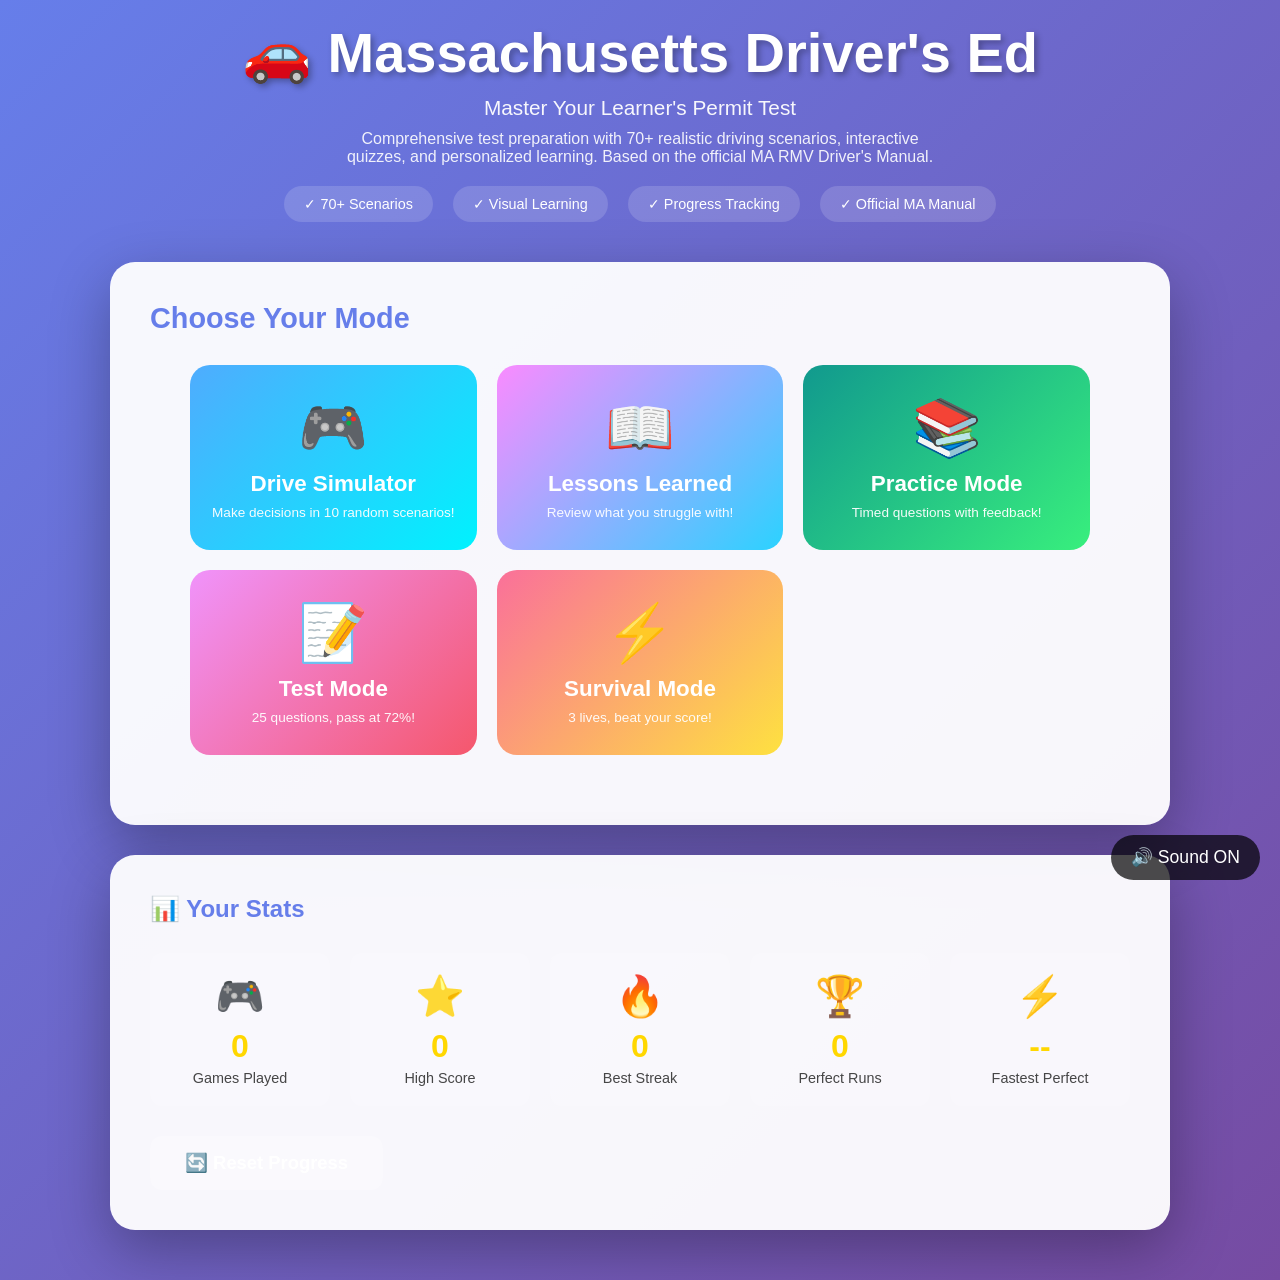
==== commit 4b8b8301: "Fix scenario visuals, smart selection, competitive tracking, and UX VISUAL FIXES: - Fix sim_032: Rep" ====
--- a/final-game.html
+++ b/final-game.html
@@ -33,9 +33,17 @@
 }
 .mode-grid {
     display: grid;
-    grid-template-columns: repeat(auto-fit, minmax(220px, 1fr));
+    grid-template-columns: repeat(3, 1fr);
     gap: 20px;
     margin: 30px 0;
+    max-width: 900px;
+    margin-left: auto;
+    margin-right: auto;
+}
+@media (max-width: 768px) {
+    .mode-grid {
+        grid-template-columns: 1fr;
+    }
 }
 .mode-card {
     background: linear-gradient(135deg, #667eea, #764ba2);
@@ -357,6 +365,16 @@
                     <div class="stat-card-value" id="bestStreak">0</div>
                     <div class="stat-card-label">Best Streak</div>
                 </div>
+                <div class="stat-card">
+                    <div class="stat-card-icon">🏆</div>
+                    <div class="stat-card-value" id="perfectRuns">0</div>
+                    <div class="stat-card-label">Perfect Runs</div>
+                </div>
+                <div class="stat-card">
+                    <div class="stat-card-icon">⚡</div>
+                    <div class="stat-card-value" id="fastestPerfect">--</div>
+                    <div class="stat-card-label">Fastest Perfect</div>
+                </div>
             </div>
             <button class="btn btn-secondary" onclick="resetProgress()">🔄 Reset Progress</button>
         </div>
@@ -1458,18 +1476,22 @@
         correctAnswer: 1,
         explanation: "When arriving simultaneously at a 4-way stop, the vehicle on the RIGHT has the right of way.",
         draw: function(ctx) {
+            // Intersection
             ctx.fillStyle = '#888';
             ctx.fillRect(0, 180, 800, 40);
             ctx.fillRect(380, 0, 40, 400);
-            const signs = [[370, 170], [630, 170], [370, 240], [630, 240]];
-            signs.forEach(([x, y]) => {
-                ctx.fillStyle = '#FF0000';
-                ctx.fillRect(x, y, 20, 20);
-            });
+
+            // Draw all 4 stop signs properly
+            DrawHelpers.stopSign(ctx, 340, 165, 25);  // Top-left
+            DrawHelpers.stopSign(ctx, 660, 165, 25);  // Top-right
+            DrawHelpers.stopSign(ctx, 340, 245, 25);  // Bottom-left
+            DrawHelpers.stopSign(ctx, 660, 245, 25);  // Bottom-right
+
+            // Other cars
             ctx.fillStyle = '#4facfe';
-            ctx.fillRect(420, 160, 30, 50);
+            ctx.fillRect(420, 160, 30, 50);  // Right car
             ctx.fillStyle = '#FFD700';
-            ctx.fillRect(350, 160, 30, 50);
+            ctx.fillRect(350, 160, 30, 50);  // Left car
         }
     },
     {
@@ -1599,8 +1621,7 @@
         correctAnswer: 2,
         explanation: "In wet or icy conditions, increase following distance to 5-6 seconds or more.",
         draw: function(ctx) {
-            ctx.fillStyle = '#87CEEB';
-            ctx.fillRect(0, 0, 800, 400);
+            // Draw snow/rain effect
             ctx.fillStyle = '#FFF';
             for (let i = 0; i < 30; i++) {
                 ctx.beginPath();
@@ -1664,8 +1685,7 @@
         correctAnswer: 1,
         explanation: "Vehicles already in the traffic circle have the right of way. Yield before entering.",
         draw: function(ctx) {
-            ctx.fillStyle = '#87CEEB';
-            ctx.fillRect(0, 0, 800, 400);
+            // Draw rotary/traffic circle
             ctx.fillStyle = '#555';
             ctx.beginPath();
             ctx.arc(400, 200, 120, 0, Math.PI * 2);
@@ -1769,8 +1789,7 @@
         correctAnswer: 1,
         explanation: "Turn wheels toward the shoulder so if the car rolls, it goes off the road, not into traffic.",
         draw: function(ctx) {
-            ctx.fillStyle = '#87CEEB';
-            ctx.fillRect(0, 0, 800, 400);
+            // Draw sloped road
             ctx.fillStyle = '#555';
             ctx.beginPath();
             ctx.moveTo(200, 300);
@@ -1780,6 +1799,7 @@
             ctx.closePath();
             ctx.fill();
             ctx.fillRect(0, 300, 200, 100);
+            // Draw parked car on hill
             ctx.save();
             ctx.translate(300, 220);
             ctx.rotate(-0.3);
@@ -2441,21 +2461,74 @@
     animFrame: null
 };
 
+// Smart scenario selection - prioritizes scenarios user struggles with
+function selectSmartScenarios(count = 10) {
+    const lessons = getLessonsData();
+    const scenariosWithWeights = SIMULATOR_SCENARIOS.map(scenario => {
+        const lessonData = lessons[scenario.id];
+        let weight = 1; // Base weight
+
+        if (lessonData) {
+            const total = lessonData.correct + lessonData.wrong;
+            if (total > 0) {
+                const errorRate = lessonData.wrong / total;
+                // Higher error rate = higher weight (more likely to be selected)
+                // Error rates: 0% = weight 0.5, 50% = weight 1.5, 100% = weight 3
+                weight = 0.5 + (errorRate * 2.5);
+            }
+        }
+
+        return { scenario, weight };
+    });
+
+    // Weighted random selection
+    const selected = [];
+    const available = [...scenariosWithWeights];
+
+    for (let i = 0; i < count && available.length > 0; i++) {
+        const totalWeight = available.reduce((sum, item) => sum + item.weight, 0);
+        let random = Math.random() * totalWeight;
+
+        let selectedIndex = 0;
+        for (let j = 0; j < available.length; j++) {
+            random -= available[j].weight;
+            if (random <= 0) {
+                selectedIndex = j;
+                break;
+            }
+        }
+
+        selected.push(available[selectedIndex].scenario);
+        available.splice(selectedIndex, 1);
+    }
+
+    return shuffleArray(selected); // Shuffle the final selection
+}
+
 function startSimulator() {
     simState = {
         score: 0,
         streak: 0,
         scenarioIndex: 0,
-        scenarios: shuffleArray([...SIMULATOR_SCENARIOS]).slice(0, 10),
+        scenarios: selectSmartScenarios(10),
         roadOffset: 0,
         carX: 400,
         carY: 300,
         timer: 15,
-        answered: false
+        answered: false,
+        startTime: Date.now(), // Track start time for speed runs
+        correctCount: 0 // Track correct answers
     };
     
     showScreen('simulator');
-    startBackgroundMusic();
+    // Ensure AudioContext is resumed before starting music
+    if (audioCtx.state === 'suspended') {
+        audioCtx.resume().then(() => {
+            startBackgroundMusic();
+        });
+    } else {
+        startBackgroundMusic();
+    }
     updateSimUI();
     drawSimulator();
     loadSimScenario();
@@ -2464,11 +2537,11 @@
 function drawSimulator() {
     const canvas = document.getElementById('simulatorCanvas');
     const ctx = canvas.getContext('2d');
-    
-    // Clear
-    ctx.fillStyle = '#87CEEB';
+
+    // Clear canvas with neutral background
+    ctx.fillStyle = '#444';
     ctx.fillRect(0, 0, 800, 400);
-    
+
     // Draw road
     simState.roadOffset += 2;
     if (simState.roadOffset > 40) simState.roadOffset = 0;
@@ -2577,6 +2650,7 @@
         playCorrectSound();
         simState.score += 15;
         simState.streak++;
+        simState.correctCount++;
     } else {
         playWrongSound();
         simState.streak = 0;
@@ -2601,13 +2675,25 @@
     if (simState.animFrame) cancelAnimationFrame(simState.animFrame);
     stopBackgroundMusic();
 
+    const correctCount = simState.correctCount || Math.floor(simState.score / 15);
+    const isPerfect = correctCount === simState.scenarios.length;
+    const timeElapsed = Math.floor((Date.now() - simState.startTime) / 1000); // in seconds
+
     document.getElementById('resultsFinalScore').textContent = simState.score;
     document.getElementById('resultsTotal').textContent = simState.scenarios.length;
-    document.getElementById('resultsCorrect').textContent = Math.floor(simState.score / 15);
-    document.getElementById('resultsAccuracy').textContent = Math.floor((simState.score / 15) / simState.scenarios.length * 100) + '%';
-    document.getElementById('resultsMessage').textContent = `Great driving! You completed ${simState.scenarios.length} scenarios!`;
-    
-    saveStats(simState.score, simState.streak);
+    document.getElementById('resultsCorrect').textContent = correctCount;
+    document.getElementById('resultsAccuracy').textContent = Math.floor((correctCount / simState.scenarios.length) * 100) + '%';
+
+    let message = `Great driving! You completed ${simState.scenarios.length} scenarios in ${timeElapsed}s!`;
+    if (isPerfect) {
+        message = `🏆 PERFECT SCORE! 10/10 in ${timeElapsed} seconds! 🏆`;
+    }
+    document.getElementById('resultsMessage').textContent = message;
+
+    saveStats(simState.score, simState.streak, {
+        isPerfect: isPerfect,
+        timeElapsed: timeElapsed
+    });
     showScreen('results');
 }
 
@@ -2800,20 +2886,40 @@
     return array;
 }
 
-function saveStats(score, streak) {
+function saveStats(score, streak, gameData = {}) {
     const current = loadStats();
     const stats = {
         gamesPlayed: current.gamesPlayed + 1,
         highScore: Math.max(score, current.highScore),
-        bestStreak: Math.max(streak, current.bestStreak)
+        bestStreak: Math.max(streak, current.bestStreak),
+        perfectRuns: current.perfectRuns || 0,
+        fastestPerfect: current.fastestPerfect || null
     };
+
+    // Check if this was a perfect run (10/10 in simulator)
+    if (gameData.isPerfect) {
+        stats.perfectRuns++;
+        // Track fastest perfect time (in seconds)
+        if (gameData.timeElapsed) {
+            if (!stats.fastestPerfect || gameData.timeElapsed < stats.fastestPerfect) {
+                stats.fastestPerfect = gameData.timeElapsed;
+            }
+        }
+    }
+
     localStorage.setItem('maDriversEdStats', JSON.stringify(stats));
     updateStatsDisplay();
 }
 
 function loadStats() {
     const saved = localStorage.getItem('maDriversEdStats');
-    return saved ? JSON.parse(saved) : { gamesPlayed: 0, highScore: 0, bestStreak: 0 };
+    return saved ? JSON.parse(saved) : {
+        gamesPlayed: 0,
+        highScore: 0,
+        bestStreak: 0,
+        perfectRuns: 0,
+        fastestPerfect: null
+    };
 }
 
 function updateStatsDisplay() {
@@ -2821,6 +2927,17 @@
     document.getElementById('gamesPlayed').textContent = stats.gamesPlayed;
     document.getElementById('highScore').textContent = stats.highScore;
     document.getElementById('bestStreak').textContent = stats.bestStreak;
+    document.getElementById('perfectRuns').textContent = stats.perfectRuns || 0;
+
+    // Format fastest perfect time
+    if (stats.fastestPerfect) {
+        const minutes = Math.floor(stats.fastestPerfect / 60);
+        const seconds = stats.fastestPerfect % 60;
+        document.getElementById('fastestPerfect').textContent =
+            minutes > 0 ? `${minutes}m ${seconds}s` : `${seconds}s`;
+    } else {
+        document.getElementById('fastestPerfect').textContent = '--';
+    }
 }
 
 function resetProgress() {
